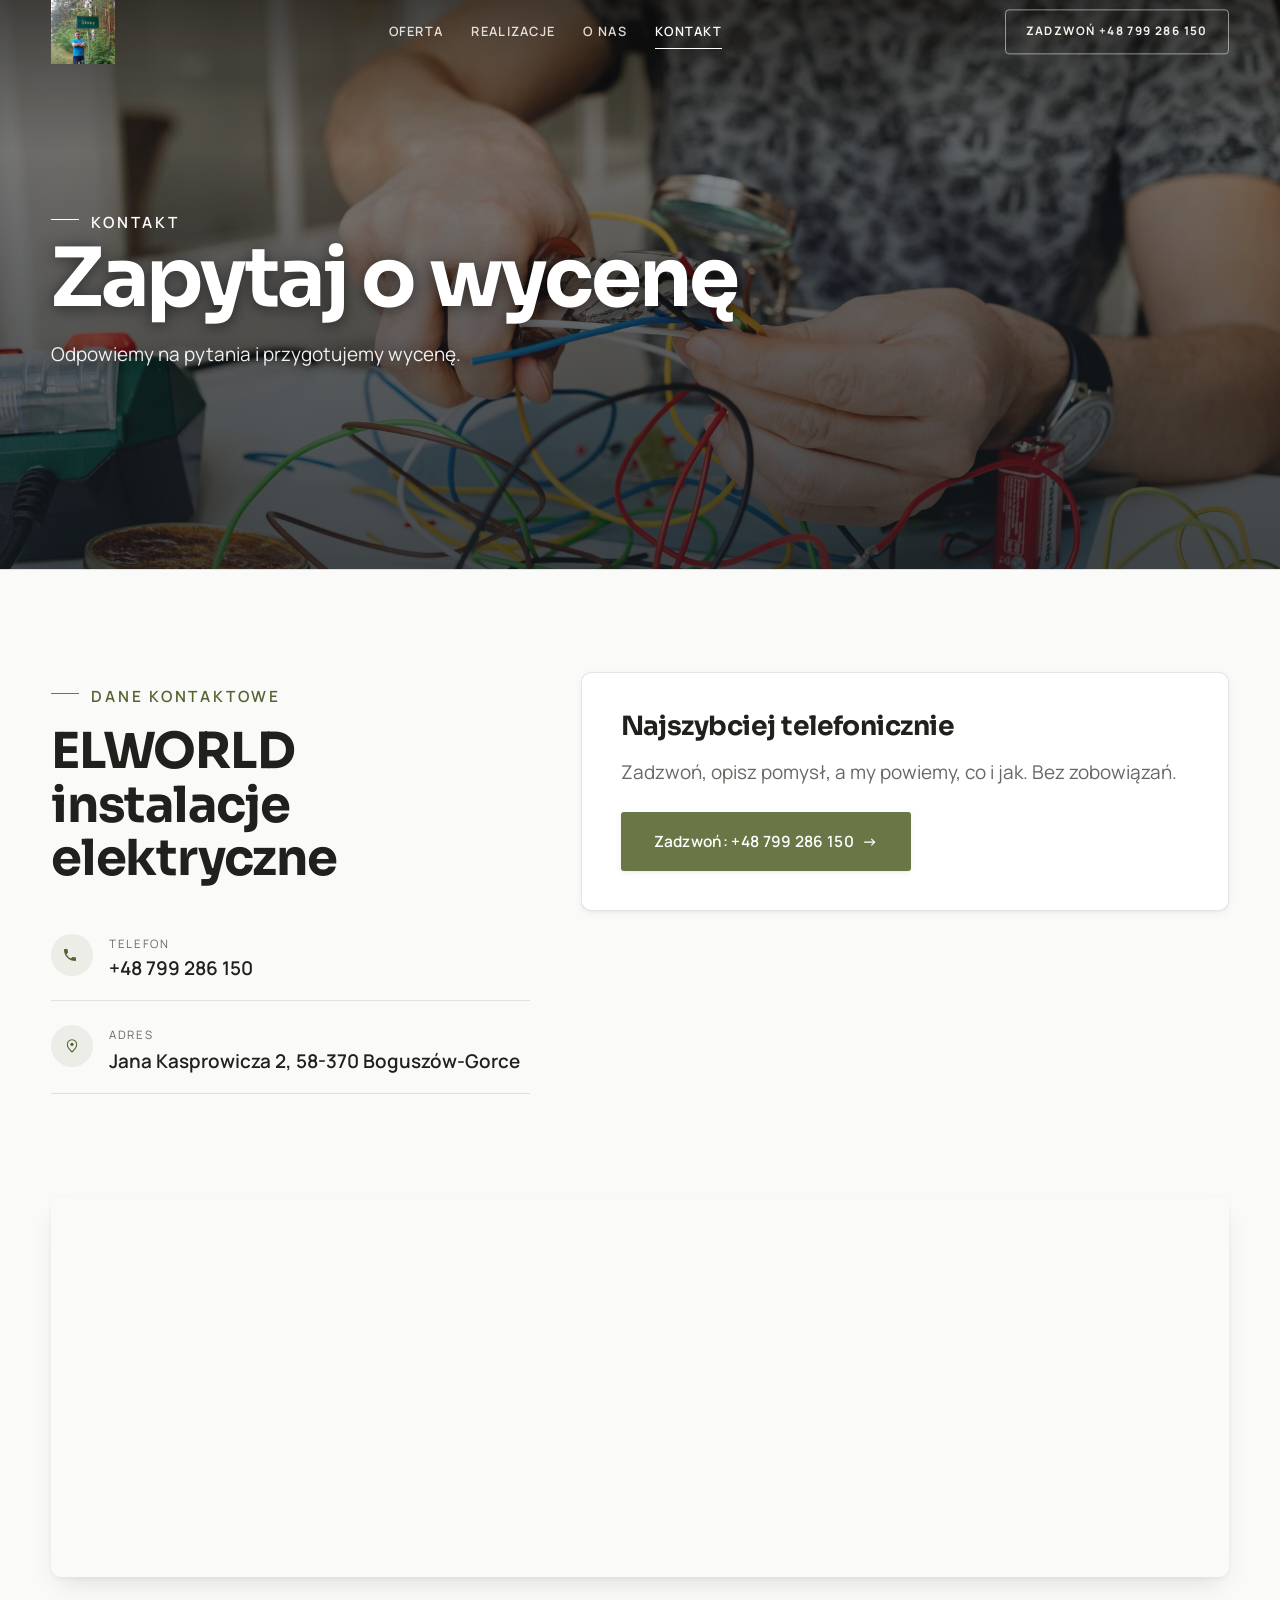
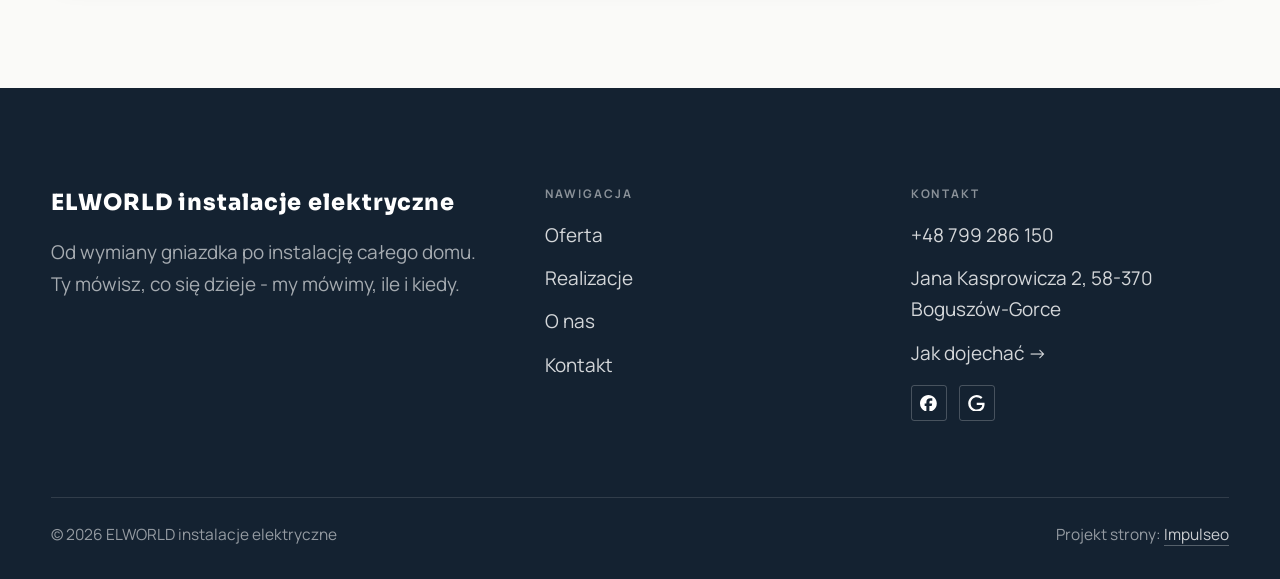
==== kontakt.html @ 7d37e749 "Demo: ELWORLD instalacje elektryczne" ====
<!DOCTYPE html>
<html lang="pl">
<head>
<meta charset="UTF-8">
<meta name="viewport" content="width=device-width, initial-scale=1.0">
<title>Kontakt - ELWORLD instalacje elektryczne</title>
<meta name="description" content="Kontakt ELWORLD instalacje elektryczne - Jana Kasprowicza 2, 58-370 Boguszów-Gorce">
<link rel="canonical" href="https://kris20032.github.io/elworld-instalacje-elektryczne/kontakt.html">
<meta name="robots" content="noindex, nofollow">
<meta property="og:type" content="website">
<meta property="og:locale" content="pl_PL">
<meta property="og:site_name" content="ELWORLD instalacje elektryczne">
<meta property="og:title" content="Kontakt - ELWORLD instalacje elektryczne">
<meta property="og:description" content="Kontakt ELWORLD instalacje elektryczne - Jana Kasprowicza 2, 58-370 Boguszów-Gorce">
<meta property="og:url" content="https://kris20032.github.io/elworld-instalacje-elektryczne/kontakt.html">
<meta property="og:image" content="https://kris20032.github.io/elworld-instalacje-elektryczne/img/og.jpg">
<meta property="og:image:width" content="1200">
<meta property="og:image:height" content="630">
<meta name="twitter:card" content="summary_large_image">
<link rel="preconnect" href="https://fonts.googleapis.com">
<link rel="preconnect" href="https://fonts.gstatic.com" crossorigin>
<link href="https://fonts.googleapis.com/css2?family=Sora:wght@600;700;800&family=Manrope:wght@400;500;600&display=swap" rel="stylesheet">
<link rel="stylesheet" href="assets/styles.css?v=4ad0c863">
</head>
<body>

<header class="nav">
  <div class="wrap nav-inner">
    <a class="brand brand-has-logo" href="index.html"><img class="brand-logo" src="img/logo.jpg" alt="ELWORLD instalacje elektryczne" width="716" height="720" decoding="async"></a>
    <nav class="nav-links">
      <a href="oferta.html">Oferta</a>
      <a href="realizacje.html">Realizacje</a>
      <a href="o-nas.html">O nas</a>
      <a href="kontakt.html" class="active" aria-current="page">Kontakt</a>
      <a href="tel:+48799286150" class="btn btn-accent">Zadzwoń +48 799 286 150</a>
    </nav>
    <button class="nav-toggle" aria-label="Menu"><span></span><span></span><span></span></button>
  </div>
</header>

<main>
<section class="pagehead">
  <img src="img/g7.jpg" alt="ELWORLD instalacje elektryczne - Zapytaj o wycenę" width="1880" height="1253" decoding="async">
  <div class="wrap">
    <span class="eyebrow">Kontakt</span>
    <h1>Zapytaj o wycenę</h1>
    <p>Odpowiemy na pytania i przygotujemy wycenę.</p>
  </div>
</section>
<section>
  <div class="wrap contact-grid">
    <div class="reveal">
      <span class="eyebrow">Dane kontaktowe</span>
      <h2 style="margin:var(--space-4) 0 var(--space-6)">ELWORLD instalacje elektryczne</h2>
      <div class="info-list">
        <div class="info-row"><div class="ic"><svg class="ico-tel" width="16" height="16" viewBox="0 0 24 24" fill="none" aria-hidden="true"><path d="M6.6 10.8a15.5 15.5 0 0 0 6.6 6.6l2.2-2.2a1 1 0 0 1 1-.24 11.4 11.4 0 0 0 3.6.58 1 1 0 0 1 1 1V20a1 1 0 0 1-1 1A17 17 0 0 1 3 4a1 1 0 0 1 1-1h3.5a1 1 0 0 1 1 1c0 1.25.2 2.46.58 3.6a1 1 0 0 1-.25 1l-2.23 2.2Z" fill="currentColor"/></svg></div><div><div class="lbl">Telefon</div><a class="val" href="tel:+48799286150">+48 799 286 150</a></div></div>
        <div class="info-row"><div class="ic"><svg class="ico-pin" width="16" height="16" viewBox="0 0 24 24" fill="none" aria-hidden="true"><path d="M12 21s7-6.1 7-11.5A7 7 0 0 0 5 9.5C5 14.9 12 21 12 21Z" stroke="currentColor" stroke-width="1.6" fill="none"/><circle cx="12" cy="9.5" r="2.4" fill="currentColor"/></svg></div><div><div class="lbl">Adres</div><div class="val">Jana Kasprowicza 2, 58-370 Boguszów-Gorce</div></div></div>
      </div>
    </div>
    <div class="reveal">
      <div class="form">
        <h3 style="margin-bottom:var(--space-4)">Najszybciej telefonicznie</h3>
        <p class="muted" style="margin-bottom:var(--space-5)">Zadzwoń, opisz pomysł, a my powiemy, co i jak. Bez zobowiązań.</p>
        <a href="tel:+48799286150" class="btn btn-accent" style="justify-content:center">Zadzwoń: +48 799 286 150 <span class="arr">→</span></a>
      </div>
    </div>
  </div>
</section>
<section style="padding-top:0">
  <div class="wrap reveal">
    <iframe class="map" title="ELWORLD instalacje elektryczne - Boguszów-Gorce" src="https://maps.google.com/maps?q=ELWORLD%20instalacje%20elektryczne%20Bogusz%C3%B3w-Gorce&z=15&output=embed" loading="lazy" referrerpolicy="no-referrer-when-downgrade"></iframe>
  </div>
</section>
</main>

<footer>
  <div class="wrap">
    <div class="foot-grid">
      <div class="foot-brand">
        <div class="name">ELWORLD instalacje elektryczne</div>
        <p>Od wymiany gniazdka po instalację całego domu. Ty mówisz, co się dzieje - my mówimy, ile i kiedy.</p>
      </div>
      <div class="foot-col">
        <h4>Nawigacja</h4>
        <a href="oferta.html">Oferta</a>
        <a href="realizacje.html">Realizacje</a>
        <a href="o-nas.html">O nas</a>
        <a href="kontakt.html">Kontakt</a>
      </div>
      <div class="foot-col">
        <h4>Kontakt</h4>
        <a href="tel:+48799286150">+48 799 286 150</a>
        <p>Jana Kasprowicza 2, 58-370 Boguszów-Gorce</p>
        <a href="https://www.google.com/maps?cid=3255467170717686019" target="_blank" rel="noopener">Jak dojechać →</a>
      <div class="foot-soc">
        <a class="soc" href="https://www.facebook.com/p/S%C5%82awomir-Cury%C5%82o-100004780272509/" target="_blank" rel="noopener" aria-label="Facebook - ELWORLD instalacje elektryczne"><svg viewBox="0 0 24 24" aria-hidden="true" focusable="false"><path d="M9.101 23.691v-7.98H6.627v-3.667h2.474v-1.58c0-4.085 1.848-5.978 5.858-5.978.401 0 .955.042 1.468.103a8.68 8.68 0 0 1 1.141.195v3.325a8.623 8.623 0 0 0-.653-.036 26.805 26.805 0 0 0-.733-.009c-.707 0-1.259.096-1.675.309a1.686 1.686 0 0 0-.679.622c-.258.42-.374.995-.374 1.752v1.297h3.919l-.386 2.103-.287 1.564h-3.246v8.245C19.396 23.238 24 18.179 24 12.044c0-6.627-5.373-12-12-12s-12 5.373-12 12c0 5.628 3.874 10.35 9.101 11.647Z" fill="currentColor"/></svg></a>
        <a class="soc" href="https://www.google.com/maps?cid=3255467170717686019" target="_blank" rel="noopener" aria-label="Google - ELWORLD instalacje elektryczne"><svg viewBox="0 0 24 24" aria-hidden="true" focusable="false"><path d="M12.48 10.92v3.28h7.84c-.24 1.84-.853 3.187-1.787 4.133-1.147 1.147-2.933 2.4-6.053 2.4-4.827 0-8.6-3.893-8.6-8.72s3.773-8.72 8.6-8.72c2.6 0 4.507 1.027 5.907 2.347l2.307-2.307C18.747 1.44 16.133 0 12.48 0 5.867 0 .307 5.387.307 12s5.56 12 12.173 12c3.573 0 6.267-1.173 8.373-3.36 2.16-2.16 2.84-5.213 2.84-7.667 0-.76-.053-1.467-.173-2.053H12.48z" fill="currentColor"/></svg></a>
      </div>
      </div>
    </div>
    <div class="foot-bot">
      <span>© 2026 ELWORLD instalacje elektryczne</span>
      <span>Projekt strony: <a class="foot-credit" href="https://impulseo.pl" target="_blank" rel="noopener">Impulseo</a></span>
    </div>
  </div>
</footer>
<div class="sticky-call"><a class="sc-call" href="tel:+48799286150"><svg class="ico-tel" width="16" height="16" viewBox="0 0 24 24" fill="none" aria-hidden="true"><path d="M6.6 10.8a15.5 15.5 0 0 0 6.6 6.6l2.2-2.2a1 1 0 0 1 1-.24 11.4 11.4 0 0 0 3.6.58 1 1 0 0 1 1 1V20a1 1 0 0 1-1 1A17 17 0 0 1 3 4a1 1 0 0 1 1-1h3.5a1 1 0 0 1 1 1c0 1.25.2 2.46.58 3.6a1 1 0 0 1-.25 1l-2.23 2.2Z" fill="currentColor"/></svg> Zadzwoń</a><a class="sc-quote" href="kontakt.html">Bezpłatna wycena</a></div>
<div class="demo-wazne" data-do="2026-09-02" data-cykl="3" hidden><svg class="dw-ico" width="13" height="13" viewBox="0 0 24 24" fill="none" aria-hidden="true"><circle cx="12" cy="12" r="8.6" stroke="currentColor" stroke-width="1.8"/><path d="M12 7.2V12l3.3 2" stroke="currentColor" stroke-width="1.8" stroke-linecap="round"/></svg><span class="dw-txt"></span></div>

<script src="assets/main.js"></script>
</body>
</html>
---- assets/styles.css ----
/* ============================================================
   STOLBASZ — premium, architektoniczny B2B fit-out
   Jasna paleta, zero brązu. System wg premium-web-craft.
   Projekt strony: Impulseo (impulseo.pl)
   ============================================================ */

:root{
  /* PALETA — jasna, architektoniczna, chłodna */
  --paper:#f5f7fa;          /* główne tło */
  --paper-2:#e7edf3;        /* sekcje alternatywne (chłodny jasny szary) */
  --paper-3:#e7edf3;        /* delikatne wypełnienia */
  --ink:#142231;            /* tekst główny — chłodny grafit */
  --ink-soft:#2c3e52;       /* nagłówki drugorzędne */
  --muted:#697785;          /* tekst poboczny */
  --line:rgba(20,34,49,.12);/* hairline */
  --accent:#e8a00c;         /* stonowany petrol-slate — jedyny akcent */
  --accent-d:#c47f06;
  --accent-soft:rgba(232,160,12,.10);
  --dark:#142231;           /* sekcje ciemne (stopka/CTA) */

  /* HOVER ZDJĘĆ — JEDEN standard dla całego silnika (decyzja K. 04.08.2026, artefakt z wariantami).
     AKTUALNE (K.+Szymon 09.08.2026, wybór z artefaktu 6 wariantów): zoom 1.05 przy 1.4s -
     przy tak długim czasie mocniejszy kadr NIE skacze, tylko „oddycha". Poprzedni standard
     (1.02 / .55s z 04.08) odbierany jako dynamiczny i szybki.
     Spoczynek lekko przygaszony, ale TYLKO tam, gdzie jest mysz (@media hover:hover) —
     na telefonie zdjęcia zostają w pełnej jasności. */
  --img-zoom:1.05;                   /* K.+Szymon 09.08: wariant F z artefaktu porównawczego */
  --img-rest:brightness(.95) saturate(.99);
  --img-hot:brightness(1.06) saturate(1.05);
  --img-dur:1.4s;                    /* K.+Szymon 09.08 (wariant F): powoli = elegancko */
  --img-ease:cubic-bezier(.16,.84,.44,1);  /* miękki ogon, efekt „oddychania" */

  /* ODSTĘPY — skala 4/8 */
  --space-1:4px; --space-2:8px; --space-3:12px; --space-4:16px; --space-5:24px;
  --space-6:32px; --space-7:48px; --space-8:64px; --space-9:96px; --space-10:128px;

  /* TYPOGRAFIA — fluid clamp() (skala podbita 16.07.2026: większe, czytelniejsze litery — uwaga Adama) */
  --text-sm:clamp(.9rem,.87rem + .12vw,1rem);
  --text-base:clamp(1.08rem,1.04rem + .18vw,1.2rem);
  --text-lg:clamp(1.24rem,1.15rem + .34vw,1.44rem);
  --text-h3:clamp(1.34rem,1.22rem + .55vw,1.66rem);
  --text-h2:clamp(2.1rem,1.66rem + 2.1vw,3.1rem);
  --text-h1:clamp(2.9rem,2.1rem + 4vw,5.1rem);

  /* PROMIENIE — architektoniczne, raczej ostre */
  --r-sm:3px; --r-md:6px; --r-lg:10px;

  /* RUCH */
  --ease:cubic-bezier(.25,.46,.45,.94); --dur:.24s;

  /* CIENIE — miękkie, warstwowe */
  --sh-sm:0 1px 2px rgba(16,24,32,.04), 0 2px 8px rgba(16,24,32,.05);
  --sh-md:0 2px 6px rgba(16,24,32,.05), 0 12px 28px -8px rgba(16,24,32,.12);
  --sh-lg:0 6px 14px rgba(16,24,32,.07), 0 26px 56px -18px rgba(16,24,32,.22);

  --hairline:1px solid var(--line);

  --font-display:'Sora','Manrope',sans-serif;
  --font-body:'Manrope',sans-serif;
}

*{box-sizing:border-box;margin:0;padding:0}
html{scroll-behavior:smooth}
body{
  font-family:var(--font-body);
  font-size:var(--text-base);
  line-height:1.65;
  color:var(--ink);
  background:var(--paper);
  -webkit-font-smoothing:antialiased;
  text-rendering:optimizeLegibility;
}
img{max-width:100%;height:auto;display:block}  /* height:auto = width/height z atrybutów trzyma proporcje (TOP#12) */
a{color:inherit;text-decoration:none}

.wrap{width:min(92%,1180px);margin-inline:auto}
section{padding-block:clamp(52px,6.5vw,96px)}

h1,h2,h3{font-family:var(--font-display);font-weight:700;line-height:1.08;letter-spacing:-.02em;color:var(--ink)}
h1{font-size:var(--text-h1);letter-spacing:-.035em}
h2{font-size:var(--text-h2);letter-spacing:-.025em}
h3{font-size:var(--text-h3)}
/* MIARA — długość wiersza. WCAG 2.2 SC 1.4.8: max 80 znaków; Butterick: 45–90.
   68ch daje realnie 72–78 znaków polskiego tekstu, czyli z zapasem pod granicą.
   Wcześniej limit miał TYLKO <p> — <li>, <blockquote> i <dd> nie miały żadnego,
   i to jedyny powód, dla którego 23 bloki na dwóch oddanych stronach jadą po
   83–106 znaków w wierszu (pomiar 07.08.2026, bramka `miara`).
   ⚠️ Listy i definicje ograniczamy TYLKO bez klasy: `ul`/`ol` z klasą to u nas
   układ (siatki kafli, menu), a nie tekst ciągły — tam miarę wyznacza układ. */
/* 60ch, nie 68ch (K. 10.08): po zmianie fontów na węższe kroje (DM Sans i spółka)
   w 68ch mieściło się ~90 znaków - bramka pikselowa słusznie zgłaszała przekroczenie
   granicy 80. Pomiar na żywej przeglądarce: 60ch = 90 znaków, 53ch = ~78 znaków, czyli normę WCAG 1.4.8. */
:root{ --miara:53ch }
p{max-width:min(100%,var(--miara))}
blockquote,
ul:not([class])>li, ol:not([class])>li,
dl:not([class])>dd{max-width:min(100%,var(--miara))}

/* ⚠️ Świadomie BEZ wyjątku `.tile p,.card p,.svc p{max-width:none}`, choć nasuwa się sam:
   te akapity BYŁY już ograniczone (stare `p{max-width:65ch}`), więc „wyjątek" nie odblokowałby
   niczego nowego — tylko ROZLUŹNIŁ stan sprzed zmiany na wszystkich demach naraz.
   `figcaption` żadna z reguł wyżej nie dotyczy, więc też nie potrzebuje zwolnienia. */

/* ŁAMANIE. `balance` wyrównuje długości wierszy w nagłówku, `pretty` pilnuje ostatniego
   wiersza akapitu, żeby nie został w nim jeden wyraz. Obsługiwane od Chrome 117 /
   Safari 17.5; starsze przeglądarki po prostu ignorują tę własność.
   `text-wrap:pretty` nie występowało dotąd ANI RAZ w silniku ani w repo klientów. */
h1,h2,h3,.lead,.lede{text-wrap:balance}
p,li,blockquote,dd{text-wrap:pretty}

.eyebrow{
  font-family:var(--font-body);
  font-size:var(--text-sm);
  font-weight:600;
  letter-spacing:.18em;
  text-transform:uppercase;
  color:var(--accent);
  display:inline-flex;align-items:center;gap:var(--space-3);
}
/* flex:none + margin-top = kreska trzyma się PIERWSZEJ linii. Wcześniej align-items:center
   centrowało ją względem całego bloku i przy zawinięciu (długi kicker typu
   „…WNĘTRZ · LESZNO · OD 2019") druga linia lądowała z brzydkim wcięciem. */
.eyebrow{align-items:flex-start}
.eyebrow>*,.eyebrow{text-wrap:balance}   /* dlugi kicker lamal sie na sierote typu samo „2019" w drugiej linii */
.eyebrow::before{content:"";width:28px;height:1px;background:var(--accent);display:inline-block;flex:none;margin-top:.62em}

.muted{color:var(--muted)}
.lead{font-size:var(--text-lg);line-height:1.55;color:var(--ink-soft);max-width:50ch}

/* ---------- BUTTONS ---------- */
.btn{
  display:inline-flex;align-items:center;gap:var(--space-2);
  font-weight:600;font-size:var(--text-sm);letter-spacing:.02em;
  padding:var(--space-4) var(--space-6);
  border-radius:var(--r-sm);
  transition:transform var(--dur) var(--ease),box-shadow var(--dur) var(--ease),background var(--dur) var(--ease);
  cursor:pointer;border:1px solid transparent;
}
.btn-accent{background:var(--accent);color:#fff;box-shadow:var(--sh-sm)}
.btn-accent:hover{background:var(--accent-d);transform:translateY(-2px);box-shadow:var(--sh-md)}
.btn-accent:active{transform:translateY(0);box-shadow:var(--sh-sm)}
.btn-ghost{background:transparent;color:var(--ink);border-color:var(--line)}
.btn-ghost:hover{border-color:var(--accent);color:var(--accent);transform:translateY(-2px)}
.btn-light{background:#fff;color:var(--ink);box-shadow:var(--sh-sm)}
.btn-light:hover{transform:translateY(-2px);box-shadow:var(--sh-md)}
.btn .arr{transition:transform var(--dur) var(--ease)}
.btn:hover .arr{transform:translateX(4px)}

/* ---------- NAV ---------- */
.nav{
  position:sticky;top:0;z-index:50;
  background:color-mix(in srgb,var(--paper) 88%,transparent);
  backdrop-filter:saturate(140%) blur(10px);
  border-bottom:var(--hairline);
}
.nav-inner{display:flex;align-items:center;justify-content:space-between;gap:var(--space-5);height:72px}
/* ANTY-NACHODZENIE (K. 05.08.2026): długa nazwa firmy + przycisk z pełnym numerem nie mieściły się w pasku
   i flex ściskał linki PONIŻEJ ich treści - "Kontakt" wchodził na ramkę "Zadzwoń +48 ...". Teraz ustępuje
   nazwa marki (skrót wielokropkiem), a menu i przycisk nigdy się nie kurczą ani nie zachodzą na siebie. */
.brand{display:flex;flex-direction:column;line-height:1;min-width:0;flex:0 1 auto}
.brand .name{font-family:var(--font-display);font-weight:800;font-size:1.35rem;letter-spacing:.04em;white-space:nowrap;overflow:hidden;text-overflow:ellipsis}
.brand .sub{font-size:.62rem;letter-spacing:.34em;text-transform:uppercase;color:var(--muted);margin-top:5px;white-space:nowrap;overflow:hidden;text-overflow:ellipsis}
.nav-links{display:flex;align-items:center;gap:var(--space-6);flex:0 0 auto}
.nav-links a{font-size:var(--text-sm);font-weight:500;color:var(--ink-soft);position:relative;padding-block:4px;white-space:nowrap;transition:color var(--dur) var(--ease)}
.nav-links a::after{content:"";position:absolute;left:0;bottom:0;width:0;height:1.5px;background:var(--accent);transition:width var(--dur) var(--ease)}
.nav-links a:hover,.nav-links a.active{color:var(--ink)}
.nav-links a:hover::after,.nav-links a.active::after{width:100%}
.nav-links .btn{padding:var(--space-2) var(--space-5)}
/* przyciski w nav: właściwy kolor (przebij .nav-links a) + bez podkreślenia */
.nav-links a.btn-accent{color:#fff}
.nav-links a.btn-ghost,.nav-links a.btn-light{color:var(--ink)}
/* CTA w pasku: NIE podkreślenie spod linków menu, ale ten sam przelatujący błysk,
   co na wszystkich innych przyciskach (zgłoszenie K. 13.08.2026 - „na hero jest efekt
   światła przechodzącego przez przycisk, na navbarze go nie ma, a mają być identyczne").
   Reguła `.nav-links a::after` jest silniejsza od `.btn::after`, więc trzeba jej
   geometrię wyzerować i wpisać połysk z nazwy - samo `display:none` gasiło efekt. */
.nav-links a.btn::after{
  display:block;content:"";position:absolute;inset:0;z-index:-1;pointer-events:none;
  inset:0;width:auto;height:auto;border-radius:inherit;   /* kasuje geometrię podkreślenia (width:0;height:1.5px) */
  background:linear-gradient(100deg,transparent 32%,rgba(255,255,255,.20) 50%,transparent 68%);
  translate:-120% 0}
@media (prefers-reduced-motion:no-preference){
  .nav-links a.btn:hover::after{translate:120% 0;transition:translate .75s var(--mt-ease,cubic-bezier(.16,.84,.44,1))}
}
.nav-toggle{display:none;background:none;border:none;cursor:pointer;flex-direction:column;gap:5px;padding:8px}
.nav-toggle span{width:24px;height:2px;background:var(--ink);transition:var(--dur)}
/* Ciasny zakres MIĘDZY menu mobilnym a pełnym pulpitem: zbijamy odstępy i nazwę marki,
   żeby wszystko zmieściło się naturalnie, zanim w ogóle dojdzie do skracania wielokropkiem. */
@media(max-width:1280px) and (min-width:921px){
  .nav-links{gap:var(--space-4)}
  .nav-links .btn{padding:var(--space-2) var(--space-4)}
  .brand .name{font-size:1.15rem}
}

/* ---------- HERO (split) ---------- */
.hero{position:relative;overflow:hidden;border-bottom:var(--hairline)}
.hero-grid{display:grid;grid-template-columns:1.05fr .95fr;gap:clamp(24px,4vw,60px);align-items:center;
  padding-block:clamp(36px,4.5vw,64px)}
.hero-copy .eyebrow{margin-bottom:var(--space-5)}
.hero-copy h1{margin-bottom:var(--space-5)}
.hero-copy .lead{margin-bottom:var(--space-7)}
.hero-actions{display:flex;flex-wrap:wrap;gap:var(--space-4)}
.hero-art{position:relative;aspect-ratio:4/3;border-radius:var(--r-lg);overflow:hidden;box-shadow:var(--sh-lg)}
.hero-art img{width:100%;height:100%;object-fit:cover}
.hero-art::after{content:"";position:absolute;inset:0;background:linear-gradient(180deg,transparent 55%,rgba(18,24,28,.28))}
.hero-badge{position:absolute;left:var(--space-5);bottom:var(--space-5);z-index:2;
  background:rgba(252,252,251,.94);backdrop-filter:blur(4px);
  border-radius:var(--r-md);padding:var(--space-4) var(--space-5);box-shadow:var(--sh-md);max-width:78%}
.hero-badge strong{display:block;font-family:var(--font-display);font-size:1rem;letter-spacing:-.01em}
.hero-badge span{font-size:var(--text-sm);color:var(--muted)}

/* ---------- HERO duży / kinowy (strona główna) ---------- */
.hero-cine{position:relative;min-height:clamp(560px,82vh,840px);min-height:clamp(560px,82svh,840px);display:flex;align-items:center;overflow:hidden;border-bottom:var(--hairline)}
.hero-cine>img{position:absolute;inset:0;width:100%;height:100%;object-fit:cover;z-index:0}
.hero-cine::after{content:"";position:absolute;inset:0;z-index:1;
  background:linear-gradient(95deg,rgba(13,18,23,.86) 0%,rgba(13,18,23,.64) 32%,rgba(13,18,23,.24) 62%,rgba(13,18,23,.04) 100%)}
.hero-cine .wrap{position:relative;z-index:2;padding-block:var(--space-8)}
.hero-cine .hero-copy{max-width:660px}
.hero-cine .eyebrow{color:#fff;margin-bottom:var(--space-5)}
.hero-cine .eyebrow::before{background:#fff}
.hero-cine h1{color:#fff;margin-bottom:var(--space-5);font-size:clamp(2.9rem,2rem + 4.4vw,5.2rem);text-wrap:balance}
.hero-cine .lead{color:rgba(255,255,255,.92);max-width:48ch;margin-bottom:var(--space-7)}
.hero-cine .hero-actions{display:flex;flex-wrap:wrap;gap:var(--space-4)}
/* NISKIE OKNO (laptop z dokiem i paskami przeglądarki ma ~700-780 px wysokości widoku):
   H1 do 5.2rem + długi lead nie mieściły się i przyciski wypadały POD krawędź ekranu -
   klient widział stronę bez ani jednego CTA. Skalujemy w dół, zamiast przycinać treść. */
@media(min-width:821px) and (max-height:820px){
  .hero-cine{min-height:clamp(520px,94svh,780px)}
  .hero-cine .wrap{padding-block:var(--space-6)}
  .hero-cine h1{font-size:clamp(2.2rem,1.5rem + 2.6vw,3.6rem);margin-bottom:var(--space-4)}
  .hero-cine .eyebrow{margin-bottom:var(--space-4)}
  .hero-cine .lead{margin-bottom:var(--space-5);max-width:44ch}
}
@media(max-width:680px){
  .hero-cine{min-height:clamp(520px,76vh,640px);min-height:clamp(520px,76svh,640px);align-items:flex-end}
  .hero-cine::after{background:linear-gradient(0deg,rgba(13,18,23,.9) 6%,rgba(13,18,23,.45) 55%,rgba(13,18,23,.25) 100%)}
  .hero-cine .wrap{padding-bottom:var(--space-9)}
  /* TELEFON (~90% oglądających): lead potrafił zająć 8 linii i zepchnąć CTA poza pierwszy ekran.
     Zwężamy interlinię i skalę - treści nie ucinamy, bo to ona sprzedaje. */
  .hero-cine .lead{font-size:.98rem;line-height:1.5;margin-bottom:var(--space-5)}
  .hero-cine .eyebrow{font-size:.72rem;letter-spacing:.13em;margin-bottom:var(--space-4)}
  .hero-cine .eyebrow::before{width:20px}
  .hero-cine h1{margin-bottom:var(--space-4)}
}

/* full-bleed hero variant (podstrony) */
.pagehead{position:relative;min-height:46vh;min-height:46svh;display:flex;align-items:flex-end;overflow:hidden;border-bottom:var(--hairline)}
.pagehead img{position:absolute;inset:0;width:100%;height:100%;object-fit:cover}
/* 10.08.2026 (decyzja K.): mocniejsze przyciemnienie + cień pod tekstem. Bramka mierzyła na
   nagłówkach podstron 3,38-3,43:1 przy wymaganych 4,5 — jasne zdjęcie (hala, śnieg, niebo)
   podchodziło pod biały tekst. Zdjęcia klientów są różne, więc kontrast musi dawać WARSTWA,
   a nie szczęśliwy dobór kadru. */
.pagehead::after{content:"";position:absolute;inset:0;background:linear-gradient(180deg,rgba(18,24,28,.40),rgba(18,24,28,.76))}
.pagehead .wrap{position:relative;z-index:2;padding-block:var(--space-9);color:#fff}
.pagehead h1{color:#fff;max-width:18ch;text-shadow:0 2px 16px rgba(0,0,0,.55)}
.pagehead .eyebrow{color:#fff}
.pagehead .eyebrow::before{background:#fff}
.pagehead p{color:rgba(255,255,255,.92);margin-top:var(--space-4);max-width:54ch;text-shadow:0 1px 12px rgba(0,0,0,.5)}

/* ---------- STRIP (pasek skrótów / liczby) ---------- */
.strip{background:var(--dark);color:#fff}
/* PASEK HASEŁ — standard 04.08.2026 (decyzja K.): 5 haseł w JEDNYM rzędzie, tekst WYŚRODKOWANY,
   węższe marginesy boczne niż reszta strony (pasek ma iść szerzej), równe wysokości kolumn. */
.strip .wrap{width:min(96%,1440px);display:grid;grid-template-columns:repeat(5,1fr);
  gap:var(--space-5);padding-block:var(--space-7);align-items:stretch}
.strip .item .k{font-family:var(--font-display);font-size:clamp(1.05rem,.82rem + .85vw,1.55rem);
  font-weight:800;letter-spacing:-.02em;color:#fff;line-height:1.18;text-wrap:balance}
.strip .item .v{font-size:var(--text-sm);color:rgba(255,255,255,.66);margin-top:var(--space-2);line-height:1.4}
.strip .item{border-left:2px solid var(--accent);padding-inline:var(--space-4);
  text-align:center;display:flex;flex-direction:column;justify-content:center}
/* liczba kolumn = liczba haseł, żeby ostatnie nie zostawało samo w drugim rzędzie.
   Klasę n-N nadaje multipage.py; domyślnie (bez klasy) pasek jest 5-kolumnowy. */
.strip.n-2 .wrap{grid-template-columns:repeat(2,1fr)}
.strip.n-3 .wrap{grid-template-columns:repeat(3,1fr)}
.strip.n-4 .wrap{grid-template-columns:repeat(4,1fr);gap:var(--space-6)}
.strip.n-4 .item .k{font-size:clamp(1.3rem,1rem + 1.1vw,2rem)}
.strip.n-6 .wrap{grid-template-columns:repeat(6,1fr);gap:var(--space-4)}
.strip.n-6 .item .k{font-size:clamp(.98rem,.8rem + .7vw,1.35rem)}
/* równe łamanie: zamiast "długa linia + jedno słowo" obie linie zbliżonej długości */
.strip .item .k{text-wrap:balance}

/* ---------- SECTION HEAD ---------- */
.head{max-width:48rem;margin-bottom:var(--space-8)}
.head.center{margin-inline:auto;text-align:center}
.head .eyebrow{margin-bottom:var(--space-4)}
.head h2{margin-bottom:var(--space-4)}
.head p{color:var(--muted);font-size:var(--text-lg);line-height:1.55}
.head.center p{margin-inline:auto}

/* ---------- INTRO SPLIT ---------- */
.split{display:grid;grid-template-columns:.92fr 1.08fr;gap:clamp(28px,5vw,80px);align-items:center}
.split.rev{grid-template-columns:1.08fr .92fr}
.split.rev .split-art{order:-1}
.split-art{position:relative;aspect-ratio:5/4;border-radius:var(--r-lg);overflow:hidden;box-shadow:var(--sh-lg)}
.split-art img{width:100%;height:100%;object-fit:cover}
.split-copy h2{margin-bottom:var(--space-5)}
.split-copy p+p{margin-top:var(--space-4)}
.split-copy .btn{margin-top:var(--space-6)}

/* ---------- SERVICES (zakres) ---------- */
.svc-grid{display:grid;grid-template-columns:repeat(auto-fit,minmax(280px,1fr));gap:var(--space-5)}
.svc{background:#fff;border:var(--hairline);border-radius:var(--r-md);padding:var(--space-7) var(--space-6);
  transition:transform var(--dur) var(--ease),box-shadow var(--dur) var(--ease),border-color var(--dur) var(--ease);
  position:relative;overflow:hidden}
.svc::before{content:"";position:absolute;left:0;top:0;width:3px;height:0;background:var(--accent);transition:height var(--dur) var(--ease)}
.svc:hover{transform:translateY(-4px);box-shadow:var(--sh-md);border-color:transparent}
.svc:hover::before{height:100%}
.svc .ic{font-family:var(--font-display);font-size:.8rem;font-weight:700;letter-spacing:.12em;color:var(--accent);margin-bottom:var(--space-4)}
.svc h3{margin-bottom:var(--space-3);font-size:1.22rem}
.svc p{color:var(--muted);font-size:var(--text-base);line-height:1.6}

/* big detailed service rows */
.svc-row{display:grid;grid-template-columns:.8fr 1.2fr;gap:clamp(20px,4vw,60px);align-items:center;padding-block:var(--space-8)}
.svc-row+.svc-row{border-top:var(--hairline)}
.svc-row.rev{grid-template-columns:1.2fr .8fr}
/* Naprzemienny układ wierszy oferty: co drugi wiersz ma zdjęcie po PRAWEJ.
   Było `order:-1` — martwy kod, bo zdjęcie i tak jest pierwszym dzieckiem w HTML,
   więc wszystkie wiersze wyglądały identycznie (zdjęcie zawsze z lewej), a `rev`
   zmieniało tylko szerokość kolumn. Znalezione 29.07.2026 przy różnicowaniu kierunków
   animacji (pomiar pozycji: art.mid 390/502 przy row.mid 756 — zawsze lewa strona). */
.svc-row.rev .svc-row-art{order:2}
.svc-row-art{aspect-ratio:4/3;border-radius:var(--r-md);overflow:hidden;box-shadow:var(--sh-md)}
.svc-row-art img{width:100%;height:100%;object-fit:cover}
.svc-row h3{font-size:1.5rem;margin-bottom:var(--space-4)}
.svc-row .num{font-family:var(--font-display);font-size:.85rem;font-weight:700;letter-spacing:.14em;color:var(--accent);display:block;margin-bottom:var(--space-3)}
.svc-row ul{list-style:none;margin-top:var(--space-4);display:flex;flex-direction:column;gap:var(--space-2)}
.svc-row li{position:relative;padding-left:var(--space-5);color:var(--muted);font-size:var(--text-base)}
.svc-row li::before{content:"";position:absolute;left:0;top:.62em;width:8px;height:1px;background:var(--accent)}

/* ---------- GALLERY (realizacje) ---------- */
.gallery{display:grid;grid-template-columns:repeat(12,1fr);gap:var(--space-4);grid-auto-rows:200px}
/* GALERIA MASONRY — pionowe zdjęcia (portrety beauty/wellness) bez przycinania: kolumny, height auto */
.gallery-masonry{column-count:3;column-gap:var(--space-4)}
@media(max-width:900px){.gallery-masonry{column-count:2}}
@media(max-width:560px){.gallery-masonry{column-count:1}}
.gallery-masonry .m-tile{break-inside:avoid;margin:0 0 var(--space-4);padding:0;position:relative;overflow:hidden;border-radius:var(--r-md);border:1px solid var(--line)}
.gallery-masonry .m-tile img{width:100%;height:auto;display:block}
.gallery-masonry .m-tile .cap{position:absolute;left:0;right:0;bottom:0;padding:var(--space-4);color:#fff;background:linear-gradient(0deg,rgba(0,0,0,.55),transparent);font-size:var(--text-sm)}
.gallery-masonry .m-tile .cap small{display:block;font-weight:400;opacity:.78;letter-spacing:.04em;text-transform:uppercase;font-size:.66rem;margin-top:3px}
.tile{position:relative;overflow:hidden;border-radius:var(--r-md);box-shadow:var(--sh-sm);
  transition:transform var(--dur) var(--ease),box-shadow var(--dur) var(--ease)}
.tile img{width:100%;height:100%;object-fit:cover;
  transition:transform var(--img-dur) var(--img-ease),filter var(--img-dur) var(--img-ease)}
.tile:hover{box-shadow:var(--sh-md)}
.tile .cap{position:absolute;left:0;right:0;bottom:0;padding:var(--space-5) var(--space-4) var(--space-4);
  /* mocniejszy spad + cien pod tekstem: na JASNYCH zdjeciach klienta (biale fronty, sciany)
     slaby gradient dawal kontrast ~1.5:1 zamiast wymaganych 3.6:1 (bramka wygladu, 10.08.2026) */
  background:linear-gradient(transparent 10%,rgba(18,24,28,.55) 40%,rgba(18,24,28,.88) 68%,rgba(18,24,28,.99));color:#fff;
  text-shadow:0 1px 2px rgba(0,0,0,.85),0 2px 10px rgba(0,0,0,.55);
  font-size:var(--text-sm);font-weight:600;letter-spacing:.01em;
  opacity:0;transform:translateY(8px);transition:var(--dur) var(--ease)}
.tile:hover .cap{opacity:1;transform:translateY(0)}
.tile .cap small{display:block;font-weight:400;opacity:.78;letter-spacing:.04em;text-transform:uppercase;font-size:.66rem;margin-top:3px}
/* bento spans */
.t-wide{grid-column:span 6}
.t-tall{grid-column:span 6;grid-row:span 2}
.t-std{grid-column:span 6}
.t-third{grid-column:span 4}
.t-two3{grid-column:span 8}

/* ---------- TRUST / WIARYGODNOŚĆ ---------- */
.trust{background:var(--paper-2)}
.trust-grid{display:grid;grid-template-columns:repeat(auto-fit,minmax(240px,1fr));gap:var(--space-5);margin-top:var(--space-7)}
.trust-card{background:#fff;border-radius:var(--r-md);padding:var(--space-7) var(--space-6);box-shadow:var(--sh-sm);border-top:3px solid var(--accent)}
.trust-card .big{font-family:var(--font-display);font-size:clamp(1.8rem,1.3rem + 1.6vw,2.6rem);font-weight:800;letter-spacing:-.02em;color:var(--ink);line-height:1}
.trust-card h3{font-size:1.12rem;margin:var(--space-3) 0 var(--space-2)}
.trust-card p{color:var(--muted);font-size:var(--text-base);line-height:1.55}

/* ---------- CTA band ---------- */
.cta{background:var(--dark);color:#fff;position:relative;overflow:hidden}
/* telefon w CTA: na ciemnym tle biały (domyślnie), rodziny z JASNYM tłem CTA
   nadpisują to u siebie - wcześniej kolor siedział w stylu inline i wygrywał z rodziną. */
.cta .btn-ghost-cta{color:#fff;border-color:rgba(255,255,255,.3)}
.cta .wrap{display:grid;grid-template-columns:1.4fr .6fr;gap:var(--space-7);align-items:center;position:relative;z-index:2}
.cta h2{color:#fff;max-width:20ch}
.cta p{color:rgba(255,255,255,.74);margin-top:var(--space-4)}
.cta-actions{display:flex;flex-direction:column;gap:var(--space-3);align-items:flex-start}
.cta::before{content:"";position:absolute;right:-80px;top:-80px;width:360px;height:360px;border-radius:50%;
  background:radial-gradient(circle,var(--accent-soft),transparent 70%)}

/* ---------- CONTACT ---------- */
.contact-grid{display:grid;grid-template-columns:.85fr 1.15fr;gap:clamp(28px,4vw,56px);align-items:start}
.info-list{display:flex;flex-direction:column;gap:var(--space-2)}
.info-row{display:flex;gap:var(--space-4);align-items:flex-start;padding-block:var(--space-4);border-bottom:var(--hairline)}
.info-row .ic{flex:none;width:42px;height:42px;display:grid;place-items:center;border-radius:50%;
  background:var(--accent-soft);color:var(--accent);font-size:1.05rem}
.info-row .lbl{font-size:.72rem;letter-spacing:.14em;text-transform:uppercase;color:var(--muted)}
.info-row .val{font-weight:600;font-size:var(--text-base);margin-top:2px}
.info-row a.val:hover{color:var(--accent)}
.map{border:none;border-radius:var(--r-lg);box-shadow:var(--sh-md);width:100%;height:100%;min-height:380px;filter:grayscale(.2) contrast(1.02)}
.form{background:#fff;border:var(--hairline);border-radius:var(--r-lg);padding:clamp(24px,3vw,40px);box-shadow:var(--sh-sm)}
.form .fld{margin-bottom:var(--space-5)}
.form label{display:block;font-size:var(--text-sm);font-weight:600;margin-bottom:var(--space-2)}
.form input,.form textarea{width:100%;font-family:inherit;font-size:var(--text-base);color:var(--ink);
  padding:var(--space-4);border:var(--hairline);border-radius:var(--r-sm);background:var(--paper);transition:border-color var(--dur)}
.form input:focus,.form textarea:focus{outline:none;border-color:var(--accent);background:#fff}
.form textarea{resize:vertical;min-height:120px}
.form .note{font-size:var(--text-sm);color:var(--muted);margin-top:var(--space-3)}

/* ---------- FOOTER ---------- */
footer{background:var(--dark);color:#fff;padding-block:var(--space-9) var(--space-6)}
.foot-grid{display:grid;grid-template-columns:1.4fr 1fr 1fr;gap:var(--space-7);margin-bottom:var(--space-8)}
.foot-brand .name{font-family:var(--font-display);font-weight:800;font-size:1.4rem;letter-spacing:.04em}
.foot-brand p{color:rgba(255,255,255,.62);margin-top:var(--space-4);font-size:var(--text-base);max-width:38ch}
.foot-col h4{font-size:.74rem;letter-spacing:.16em;text-transform:uppercase;color:rgba(255,255,255,.5);margin-bottom:var(--space-4)}
.foot-col a,.foot-col p{display:block;color:rgba(255,255,255,.82);font-size:var(--text-base);margin-bottom:var(--space-3)}
.foot-col a:hover{color:#fff}
.foot-bot{border-top:1px solid rgba(255,255,255,.12);padding-top:var(--space-5);display:flex;justify-content:space-between;flex-wrap:wrap;gap:var(--space-3);
  font-size:var(--text-sm);color:rgba(255,255,255,.55)}
.foot-bot a:hover{color:#fff}
/* Podpis w stopce = klikalny link do impulseo.pl (31.07.2026). Ma być WIDOCZNIE klikalny,
   ale nie krzyczeć - stąd sam kolor jaśniejszy + delikatne podkreślenie na najeździe. */
.foot-bot a.foot-credit{color:rgba(255,255,255,.78);text-decoration:none;border-bottom:1px solid rgba(255,255,255,.28)}
.foot-bot a.foot-credit:hover{color:#fff;border-bottom-color:#fff}

/* ---------- REVEAL ---------- */
.reveal{opacity:0;transform:translateY(22px);transition:opacity .6s var(--ease),transform .6s var(--ease)}
.reveal.in{opacity:1;transform:none}

/* ---------- RESPONSIVE ---------- */
@media(max-width:920px){
  .hero-grid,.split,.split.rev,.svc-row,.svc-row.rev,.cta .wrap,.contact-grid,.foot-grid{grid-template-columns:1fr}
  .split.rev .split-art,.svc-row.rev .svc-row-art{order:0}
  .hero-art{aspect-ratio:16/10;max-height:420px}
  .strip .wrap,.strip.n-2 .wrap,.strip.n-3 .wrap,.strip.n-4 .wrap,.strip.n-6 .wrap{grid-template-columns:repeat(2,1fr);gap:var(--space-6)}
  .strip .item .k,.strip.n-6 .item .k{font-size:clamp(1.3rem,1.1rem + 1vw,2rem)}
  .gallery{grid-auto-rows:180px}
  .t-wide,.t-tall,.t-std,.t-third,.t-two3{grid-column:span 6}
  .t-tall{grid-row:span 1}
  .cta-actions{flex-direction:row;flex-wrap:wrap}
  .foot-grid{gap:var(--space-6)}
}
@media(max-width:680px){
  .nav-links{position:fixed;inset:72px 0 auto 0;background:var(--paper);flex-direction:column;align-items:stretch;
    gap:0;padding:var(--space-4) 6%;border-bottom:var(--hairline);box-shadow:var(--sh-md);
    transform:translateY(-120%);transition:transform var(--dur) var(--ease)}
  .nav-links.open{transform:translateY(0)}
  .nav-links a{padding-block:var(--space-4);border-bottom:var(--hairline)}
  .nav-links .btn{margin-top:var(--space-3);justify-content:center}
  .nav-toggle{display:flex}
  .strip .wrap,.strip.n-2 .wrap,.strip.n-3 .wrap,.strip.n-4 .wrap,.strip.n-6 .wrap{grid-template-columns:1fr}
  .gallery{grid-template-columns:repeat(6,1fr)}
  .foot-grid{grid-template-columns:1fr}
}
@media(prefers-reduced-motion:reduce){
  /* audyt 09.08 TOP#14: samo skrócenie duration przy animacji INFINITE = stroboskop
     (pętla .01ms miga ekranem); iteration-count:1 gasi pętlę naprawdę. Pseudoelementy
     też - tła hero (gastro/studio) animują ::before/img, blanket na * ich nie łapał. */
  *,*::before,*::after{animation-duration:.01ms!important;animation-iteration-count:1!important;animation-delay:0s!important;transition:none!important}
  .reveal{opacity:1!important;transform:none!important}
  html{scroll-behavior:auto}
}

/* ============================================================
   PREMIUM LAYER — destylat deep-researchu branż (anty-AI, spokój).
   Zmienne STOLBASZ (--accent/--ink/--paper/--line/--dark). Ruch ledwo
   zauważalny, krzywa cubic-bezier(.16,.84,.44,1); prefers-reduced-motion
   pokryte blanketem wyżej. Karty hairline zamiast cieni = #1 sygnał „nie-AI".
   ============================================================ */

/* więcej oddechu między sekcjami (liderzy: 110-130px) */
section{padding-block:clamp(64px,8vw,128px)}

/* 1) Aksamitny reveal — dłuższa, miękka krzywa zamiast „skoku" */
.reveal{transition:opacity .9s cubic-bezier(.16,.84,.44,1),transform .9s cubic-bezier(.16,.84,.44,1);will-change:opacity,transform}
/* stagger TYLKO w galerii (tam pozycja = porządek dzieci) */
.gallery .reveal:nth-child(2){transition-delay:.07s}
.gallery .reveal:nth-child(3){transition-delay:.14s}
.gallery .reveal:nth-child(4){transition-delay:.21s}
.gallery .reveal:nth-child(5){transition-delay:.28s}
.gallery .reveal:nth-child(6){transition-delay:.35s}

/* 2) Hero STATYCZNY na .hero-cine — Ken Burns CAŁKIEM WYŁĄCZONY 26.06 (3. zgłoszenie Szymona).
   GENEZA: animowanie scale na <img> hero z teksturami (cegły/framugi) re-samplinguje obraz
   klatka po klatce → na części ekranów drobne drganie/shimmer = „heroshot się trzęsie".
   translateY usunięto wcześniej, scale-only + will-change/GPU NIE wystarczyły do GWARANCJI gładkości.
   Krzysztof zażądał pewności („make sure, że błąd się nie pojawi") > efekt. Zero animacji = 0% drgania.
   Delikatny zoom zostaje TYLKO w pełnoekranowych hero gastro/studio (hg-bg/hs-bg — tło, inny
   mechanizm, chwalone, nigdy nie zgłaszane). NIE wracać do KB na .hero-cine bez realnego testu
   na sprzęcie klienta — to ryzyko regresji „trzęsienia”. */
/* BEZPIECZNY "wow" na hero = jednorazowy FADE-IN (opacity), nie zoom.
   opacity nie dotyka bitmapy → gładkie na KAŻDYM zdjęciu/ekranie/GPU, zero ryzyka migotania.
   Geometryczny ruch (scale/translate) na .hero-cine jest ZAKAZANY (bramka pilnuje). */
@keyframes heroFade{from{opacity:0}to{opacity:1}}
.hero-cine>img{transform:none;animation:heroFade 1.1s ease-out both}

/* 3) Akcentowy hairline pod nagłówkiem sekcji, który „rysuje się" przy wejściu */
.head h2{position:relative;padding-bottom:18px}
.head h2::after{content:"";position:absolute;left:0;bottom:0;height:1px;width:0;background:var(--accent);transition:width 1s cubic-bezier(.16,.84,.44,1) .15s}
.head.center h2::after{left:50%;transform:translateX(-50%)}
.head.reveal.in h2::after,.head.center.reveal.in h2::after{width:54px}

/* 4) Karty HAIRLINE zamiast cieni/zaokrągleń (najmocniejszy anty-AI detal) */
.svc{background:transparent;border:1px solid var(--line);border-radius:var(--r-sm);box-shadow:none}
.svc:hover{box-shadow:none;border-color:var(--accent);transform:translateY(-3px)}
.trust-card{background:transparent;box-shadow:none;border:1px solid var(--line);border-top:2px solid var(--accent);border-radius:var(--r-sm)}
.tile{box-shadow:none;border-radius:var(--r-sm)}
.tile:hover{box-shadow:none}

/* 5) Sticky-nav kondensuje się po przewinięciu (sygnał dopracowania) */
.nav{transition:box-shadow .4s ease,background .4s ease}
.nav.is-stuck{box-shadow:0 1px 0 var(--line),0 14px 30px -24px rgba(0,0,0,.45)}
.nav-inner{transition:height .35s var(--ease)}
.nav.is-stuck .nav-inner{height:60px}

/* 6) MANIFESTO — pełnoekranowy cytat-bohater (zastępuje generyczne „Dlaczego my") */
.manifesto{background:var(--paper-2);text-align:center}
.manifesto .wrap{max-width:60rem}
.manifesto p{font-family:var(--font-display);font-style:italic;font-size:clamp(1.6rem,1rem + 2.4vw,2.8rem);line-height:1.32;color:var(--ink-soft);margin-inline:auto;max-width:26ch;position:relative;padding-top:var(--space-8)}
.manifesto p::before{content:"";position:absolute;top:0;left:50%;transform:translateX(-50%);width:54px;height:1px;background:var(--accent)}
.manifesto p span{color:var(--accent);font-style:italic}

/* 7) GATEWAYS — 3 duże bramy-zdjęcia (zamiast paska menu usług) */
.gateways{display:grid;grid-template-columns:repeat(3,1fr);gap:var(--space-4)}
.gateway{position:relative;aspect-ratio:3/4;overflow:hidden;border-radius:var(--r-sm);display:block}
.gateway img{width:100%;height:100%;object-fit:cover;
  transition:transform var(--img-dur) var(--img-ease),filter var(--img-dur) var(--img-ease)}
.gateway::after{content:"";position:absolute;inset:0;background:linear-gradient(180deg,transparent 38%,rgba(18,24,28,.74))}
/* ===== HOVER ZDJĘĆ — jedno miejsce dla WSZYSTKICH kafli ze zdjęciem (K. 04.08.2026) ===== */
@media(hover:hover){
  .tile img,.gateway img,.m-tile img{filter:var(--img-rest)}
  .tile:hover img,
  .gateway:hover img,
  .m-tile:hover img{transform:scale(var(--img-zoom));filter:var(--img-hot)}
}
.m-tile img{transition:transform var(--img-dur) var(--img-ease),filter var(--img-dur) var(--img-ease)}
.gateway .g-ttl{position:absolute;left:0;right:0;bottom:0;z-index:2;padding:var(--space-6) var(--space-5);color:#fff;font-family:var(--font-display);font-size:1.45rem;letter-spacing:-.01em;line-height:1.15}
.gateway .g-ttl small{display:block;font-family:var(--font-body);font-size:var(--text-sm);font-weight:400;opacity:.82;letter-spacing:.03em;margin-top:5px}
@media(max-width:760px){.gateways{grid-template-columns:1fr}.gateway{aspect-ratio:16/10}}

/* 8) LOGO klienta w nagłówku (gdy podane --logo) */
/* 52px domyślnie (feedback Bartka 06.07.2026: 40px ginęło, uwaga padła 3x; ~56px sprawdzone na żywym demie anna-borowiec-makeup) */
.brand-logo{height:64px;width:auto;max-width:300px;object-fit:contain;display:block}
.nav.is-stuck .brand-logo{height:52px}
@media(max-width:680px){.brand-logo{height:46px;max-width:210px}}


/* === RWD: nagłówki na wąskich ekranach (dodane 17.07.2026 razem z fixem clamp) ===
   Po przywróceniu działania clamp() dolna granica --text-h1 (2.9rem) rozpychała
   dokument przy długich polskich słowach na telefonach. Tu ją zjeżdżamy. */
@media (max-width:560px){
  :root{
    --text-h1:clamp(1.9rem, 1.15rem + 4.4vw, 2.7rem);
    --text-h2:clamp(1.5rem, 1rem + 3vw, 2.1rem);
  }
  .hero-cine h1{font-size:clamp(1.9rem, 1.15rem + 4.4vw, 2.7rem)}
  h1,h2{overflow-wrap:break-word}
}

/* GODZINY (godziny_grid z briefu) — dzień po lewej, godziny po prawej. Wcześniej BRAK stylu
   powodował sklejenie "Poniedziałek-Piątek8:00-20:00" (dodane 2026-07-21). Neutralne dla dem bez grafiku. */
.godz{display:flex;flex-direction:column;gap:2px;max-width:440px;margin-top:8px}
.godz-row{display:flex;justify-content:space-between;align-items:baseline;gap:24px;padding:10px 0;border-bottom:1px solid var(--line)}
.godz-row:last-child{border-bottom:0}
.godz-row b{font-weight:600;color:var(--ink)}
.godz-row span{color:var(--muted);white-space:nowrap}

/* === FAQ (lekcja 08.08.2026) ===
   Sekcja faq_klinika() trafia NIE tylko do rodziny „klinika" (multipage.py: także układ FACHOWCY),
   a style leżały wyłącznie w families/klinika.css — u hydraulika/dekarza FAQ renderowało się jako
   goła lista <details> z domyślnym trójkącikiem przeglądarki (wpadka: demo Instalatorstwo Gała).
   Dlatego baza. Rodzina może to nadpisać na wierzchu. */
.faq-list{max-width:48rem;margin:var(--space-8) auto 0;display:flex;flex-direction:column;gap:var(--space-3)}
.faq-item{border:1px solid var(--line);border-radius:var(--r-md);background:var(--paper);padding:var(--space-4) var(--space-5)}
.faq-item summary{font-family:var(--font-display);font-weight:600;color:var(--ink);cursor:pointer;list-style:none;display:flex;justify-content:space-between;gap:1rem}
.faq-item summary::-webkit-details-marker{display:none}
.faq-item summary::after{content:"+";color:var(--accent-d);font-weight:700;font-size:1.2rem;line-height:1}
.faq-item[open] summary::after{content:"-"}
.faq-item p{color:var(--ink-soft);font-size:var(--text-base);line-height:1.6;margin:var(--space-3) 0 0}

/* === LICZBA OPINII PRZY SEKCJI OPINII (08.08.2026, wzorzec irismeble.pl, decyzja K.) ===
   Trzy cytaty bez kontekstu czyta się jak „firma ma trzy opinie". Ta linijka mówi wprost,
   ile ich jest naprawdę - dane i tak przychodzą z reconu i szły dotąd wyłącznie do hero.
   Baza, nie rodzina: sekcja opinii renderuje się we WSZYSTKICH układach, a style opinii
   leżą per rodzina - bez tego u części rodzin linijka byłaby gołym tekstem (ta sama pułapka
   co z FAQ wyżej). Rodzina może nadpisać na wierzchu. */
.op-meta{
  text-align:center;margin:calc(var(--space-3) * -1) 0 var(--space-6);
  color:var(--muted);font-size:var(--text-base);letter-spacing:.01em;
}
.op-meta .ico-star{color:var(--accent-d);margin-right:2px}

/* --- licznik ważności DEMA (pomysł K. 09.08) - tylko wersje pokazowe --- */
.demo-wazne{position:fixed;top:calc(var(--nav-h, 64px) + 14px);right:14px;z-index:95;
  display:inline-flex;align-items:center;gap:.45em;
  background:rgba(21,25,28,.82);color:#fff;font-size:.72rem;font-weight:600;letter-spacing:.01em;
  padding:.42em .8em .42em .62em;border-radius:999px;backdrop-filter:saturate(140%) blur(8px);
  border:1px solid rgba(255,255,255,.14);box-shadow:0 10px 24px -14px rgba(0,0,0,.6);
  pointer-events:none;
  /* NIE pokazuje się przy wejściu (K. 09.08) - wjeżdża dopiero po zejściu z hero */
  opacity:0;transform:translateY(-10px);
  transition:opacity .7s var(--ease),transform .7s var(--ease)}
.demo-wazne.is-on{opacity:1;transform:none}
.demo-wazne .dw-ico{flex:none;opacity:.85}
.demo-wazne b{font-weight:700;font-variant-numeric:tabular-nums;color:#FFD9A3}
.demo-wazne .dw-zeg{font-variant-numeric:tabular-nums;font-feature-settings:"tnum";
  opacity:.72;margin-left:.15em;letter-spacing:.01em}
.demo-wazne.is-pilne{background:rgba(150,32,28,.9);border-color:rgba(255,255,255,.2)}
.demo-wazne .dw-pilne{color:#FFE0DE}
@media(max-width:820px){.demo-wazne{top:auto;bottom:70px;right:10px}}

/* --- pasek mini-opinii pod hero (audyt 09.08 TOP#27) - tylko przy realnych recenzjach --- */
.opinie-mini{padding-block:0;border-bottom:var(--hairline)}
.opinie-mini .om-row{display:grid;grid-template-columns:repeat(3,1fr);gap:var(--space-6);padding-block:var(--space-5)}
.opinie-mini .om-item blockquote{font-size:var(--text-sm);color:var(--ink-soft);line-height:1.5;margin:0}
.opinie-mini .om-autor{display:block;margin-top:var(--space-2);font-size:.78rem;font-weight:600;color:var(--muted);letter-spacing:.04em}
@media(max-width:820px){.opinie-mini .om-row{grid-template-columns:1fr;gap:var(--space-4)}
  .opinie-mini .om-item:nth-child(n+3){display:none}}

/* --- AKCENT-TEKST (audyt 09.08 TOP#11/12, decyzja K.) ---------------------------
   Kolor firmowy jest jasny, dopóki nie musi być literą. --accent zostaje żywy
   (kreski, przyciski, pasek haseł); litera akcentowa na JASNYM tle bierze
   --accent-text (dokleja palette_auto; domyślnie accent-d). Tylko color -
   border/background/pseudo zostają żywe. Ciemna sekcja CTA = wyjątek. */
:root{--accent-text:var(--accent-d)}
.eyebrow, .svc .ic, .svc-row .num, .info-row .ic, .info-row a.val:hover,
.manifesto p span, .faq-item summary::after, .op-meta .ico-star, .op-star,
.fu-cta, .obszar-list li:hover, .btn-ghost:hover, .nav.nav-solid .brand .sub,
.proces-os .pc-cur, .os-on .proces-os .proces-line > li.os-done .pno { color:var(--accent-text) }
.cta .eyebrow { color:var(--accent) }

/* --- dostępność (audyt 09.08 TOP#23, podzbiór bezpieczny) --- */
html{scroll-padding-top:84px}                       /* kotwice nie chowają się pod sticky-nav */
:focus-visible{outline:2px solid var(--accent-text);outline-offset:2px}  /* widoczny fokus tylko z klawiatury */
main{display:block}

/* --- kafelek „Zobacz opinie w Google" (K. 09.08) - znak marki zamiast gołego linku --- */
.op-meta{text-align:center;max-width:none;margin-inline:auto}
.op-google{display:inline-flex;align-items:center;gap:.6em;
  padding:.62em 1.15em;border:1px solid var(--line);border-radius:999px;
  background:var(--paper);color:var(--ink);font-size:var(--text-sm);font-weight:600;
  transition:border-color var(--dur) var(--ease),box-shadow var(--dur) var(--ease),transform var(--dur) var(--ease)}
.op-google .op-g-ico{flex:none}                        /* oficjalny 4-kolorowy znak Google */
.op-google .arr{transition:transform var(--dur) var(--ease)}
.op-google:hover{border-color:var(--accent);box-shadow:var(--sh-sm);transform:translateY(-1px)}
.op-google:hover .arr{transform:translateX(3px)}

/* ============================================================
   HOVER KART I KAFLI - JEDEN STANDARD DLA WSZYSTKICH RODZIN (K. 10.08:
   „każde demo ma wyglądać tak premium"). Wcześniej premium-hover miała tylko
   rodzina fachowców (.fu-row), reszta rodzin renderowała karty bez reakcji.
   Zasada ta sama: reakcja NATYCHMIAST (0s), gaśnięcie łagodne; ledwie widoczne
   tło, kreska akcentu z lewej, strzałka rusza. Zero cieni-poduszek.
   ⛔ Świadomie POMIJAMY kafle ze zdjęciem (.tile/.gateway/.m-tile) - tam działa
   już zoom 1.05/1.4s i dokładanie ramek by go zabiło.
   ============================================================ */
.card, .svc, .gateway-txt, .menu-cat, .prod-card, .pak-card, .faq-item, .obj-tile{
  position:relative;transition:background .22s ease-out,border-color .22s ease-out}
.card::before, .menu-cat::before, .prod-card::before, .pak-card::before{
  content:"";position:absolute;left:0;top:0;bottom:0;width:3px;background:var(--accent);
  transform:scaleY(0);transform-origin:top;transition:transform .09s ease-out;border-radius:2px}
@media(hover:hover){
  .card:hover, .svc:hover, .menu-cat:hover, .prod-card:hover, .pak-card:hover{
    background:color-mix(in srgb,var(--accent) 9%,transparent);
    border-color:color-mix(in srgb,var(--accent) 45%,var(--line));
    transition-duration:0s}
  .card:hover::before, .menu-cat:hover::before,
  .prod-card:hover::before, .pak-card:hover::before{transform:scaleY(1)}
  .card:hover .arr, .svc:hover .arr, .menu-cat:hover .arr{transform:translateX(.3rem)}
}
.card .arr, .svc .arr, .menu-cat .arr{display:inline-block;transition:transform .1s ease-out}

/* ============================================================
   PLAKIETKA OPINII GOOGLE (K. 13.08.2026, wzór od Marcelego)
   Jedna forma we WSZYSTKICH układach hero (hg/hk/hs/ha/hd/tb/kt) zamiast
   gołego tekstu „★ Ocena 4,4 w Google · 7 opinii". Cudza ocena to najmocniejszy
   dowód zaufania na stronie - ma wyglądać jak odznaka, nie jak podpis.
   Tło i obwódka liczone z KOLORU TEKSTU, więc ta sama plakietka działa na
   ciemnym zdjęciu (biały napis → jasna mgiełka) i na jasnej sekcji (ciemny
   napis → delikatny szary). Zero osobnych wariantów do utrzymania.
   ============================================================ */
.g-badge{
  display:inline-flex;align-items:center;gap:.62em;
  padding:.52em 1em;border-radius:999px;
  background:color-mix(in srgb,currentColor 8%,transparent);
  border:1px solid color-mix(in srgb,currentColor 20%,transparent);
  -webkit-backdrop-filter:blur(6px);backdrop-filter:blur(6px);
  font-size:.98rem;line-height:1;font-weight:500;letter-spacing:.01em;
  white-space:nowrap;vertical-align:middle;max-width:100%}
.g-badge .gb-ico,.g-badge .gb-stars{flex:none}
.g-badge .gb-ocena{font-weight:700;font-size:1.08em;letter-spacing:.01em}
.g-badge .gb-txt{opacity:.92}
@media(max-width:560px){
  .g-badge{gap:.45em;padding:.45em .8em;font-size:.86rem}
  .g-badge .gb-stars{width:62px;height:12.4px}
  .g-badge .gb-ico{width:16px;height:16px}
}

/* === rodzina: fachowcy === */
/* ============================================================
   RODZINA: FACHOWCY (hydraulik/elektryk/remont/brukarstwo/ogrodzenia)
   Doklejane NA WIERZCH base.css. Dziedziczy paletę/fonty skórki (trade/elektryk).
   Filozofia: telefon-bohater + zaufanie + „bezpłatna wycena". Spokój, nie krzyk.
   (count-up i podwójny iframe mapy świadomie pominięte - krytyka blueprintu.)
   ============================================================ */

/* --- PROCES - oś „jak pracujemy" (podpis rodziny, czego nie ma w meblach) --- */
.proces{background:var(--paper-2)}
.proces-line{list-style:none;display:grid;grid-template-columns:repeat(4,1fr);gap:var(--space-5);position:relative;margin:0;padding:0}
.proces-line li{position:relative;padding-top:var(--space-7)}
.proces-line li::before{content:"";position:absolute;top:14px;left:0;right:0;height:1px;background:var(--line)}
.proces-line li:last-child::before{right:50%}
.proces-line li:first-child::before{left:50%}
.proces-line li::after{content:"";position:absolute;top:9px;left:calc(50% - 6px);width:11px;height:11px;border-radius:50%;background:var(--accent);box-shadow:0 0 0 4px var(--paper-2)}
.proces-line .pno{font-family:var(--font-display);font-weight:800;font-size:1.5rem;color:var(--accent);letter-spacing:-.02em;display:block;margin-bottom:var(--space-3);text-align:center}
.proces-line h3{font-size:1.1rem;margin-bottom:var(--space-2);text-align:center}
.proces-line p{color:var(--muted);font-size:var(--text-sm);line-height:1.5;text-align:center;max-width:26ch;margin-inline:auto}
@media(max-width:820px){
  .proces-line{grid-template-columns:1fr;gap:0}
  .proces-line li{padding:var(--space-5) 0 var(--space-5) var(--space-7)}
  .proces-line li::before{left:5px;right:auto;top:0;bottom:0;width:1px;height:auto}
  .proces-line li:first-child::before,.proces-line li:last-child::before{left:5px;right:auto}
  .proces-line li::after{top:var(--space-6);left:0}
  .proces-line .pno,.proces-line h3,.proces-line p{text-align:left;margin-inline:0}
}

/* --- OBSZAR DZIAŁANIA - lokalność (chipy z REALNEGO miasta, bez drugiego iframe) --- */
.obszar .head{text-align:center;margin-inline:auto}
.obszar .head .eyebrow{justify-content:center}
.obszar-list{list-style:none;display:flex;flex-wrap:wrap;justify-content:center;gap:var(--space-3);margin:0;padding:0;max-width:60rem;margin-inline:auto}
.obszar-list li{border:1px solid var(--line);border-radius:999px;padding:var(--space-2) var(--space-5);
  font-size:var(--text-sm);font-weight:600;color:var(--ink-soft);transition:border-color .24s var(--ease),color .24s var(--ease)}
.obszar-list li:hover{border-color:var(--accent);color:var(--accent)}
.obszar-list li.is-home{background:var(--accent);border-color:var(--accent);color:#fff}

/* --- STICKY-CALL - dolny pasek mobile (najważniejszy konwerter tej rodziny) --- */
.sticky-call{display:none}
@media(max-width:820px){
  .sticky-call{display:grid;grid-template-columns:1fr 1fr;gap:1px;position:fixed;left:0;right:0;bottom:0;z-index:90;
    background:var(--line);box-shadow:0 -6px 20px -10px rgba(0,0,0,.4);padding-bottom:env(safe-area-inset-bottom,0px);transition:transform .25s ease,opacity .25s ease}
  .sticky-call.schowany{transform:translateY(110%);opacity:0;pointer-events:none}
  .sticky-call a{padding:15px 8px;text-align:center;font-weight:700;font-size:.95rem;letter-spacing:.01em}
  .sc-call{background:var(--accent);color:#fff}
  .sc-quote{background:var(--paper);color:var(--ink)}
  body{padding-bottom:calc(64px + env(safe-area-inset-bottom,0px))}
}

/* --- Blok „Awaria? Dzwoń” (opcjonalny, hydraulik/elektryk) --- */
.awaria{background:var(--dark);color:#fff}
.awaria .wrap{display:flex;flex-wrap:wrap;align-items:center;justify-content:space-between;gap:var(--space-5);padding-block:var(--space-7)}
.awaria h3{color:#fff;font-size:clamp(1.3rem,1rem + 1.2vw,1.8rem)}
.awaria p{color:rgba(255,255,255,.72);margin-top:var(--space-2)}
.awaria .btn-accent{white-space:nowrap}

/* === CERTYFIKATY / CZYM PRACUJEMY (gated: renderuje sie tylko gdy brief poda certy/marki/gwarancja) - mocny lever dla dekarzy === */
.auto-marki .marki-list{display:flex;flex-wrap:wrap;justify-content:center;gap:clamp(.8rem,2.5vw,1.6rem);list-style:none;margin:var(--space-7) 0 0;padding:0}
.auto-marki .marki-list li{font-family:var(--font-display);text-transform:uppercase;letter-spacing:.12em;font-weight:600;
  font-size:clamp(.82rem,1.5vw,1rem);color:var(--ink-soft);padding:.5rem 1rem;border:1px solid var(--line);border-radius:var(--r-sm)}
.marki-gwar{text-align:center;color:var(--muted);font-size:var(--text-sm);margin-top:var(--space-6)}

/* ============================================================
   FAZA 3 - OSOBNY UKŁAD FACHOWCY (research wf_e4ed63db + krytyka z policzonym WCAG). Doklejane na wierzch.
   Tożsamość: ZAUFANIE + DUŻY TELEFON + DOWÓD. Dwublok hero (zdjęcie | lity panel), bezpośrednio, solidnie.
   ============================================================ */

/* --- P0 KONTRAST: bursztyn jako TEKST na jasnym = 2.0 FAIL (policzone). Naprawy (bursztyn->ciemny tekst / ink). --- */
.btn-accent{color:#14171c}                                  /* bursztyn + ciemny tekst = 8.28 PASS */
.sticky-call .sc-call{color:#14171c}                        /* sticky bursztyn + ciemny tekst */
.obszar-list li.is-home{background:var(--ink);border-color:var(--ink);color:#fff}  /* było bursztyn+biel 2.17 -> ink+biel 16.29 */
.proces-line .pno{color:var(--ink-soft)}                    /* numery procesu: było bursztyn 2.0 -> ink-soft (czytelne); kropka osi zostaje bursztyn (grafika) */

/* --- Ikona telefonu (uzywana w hero hf-phone-num; nav styluje silnik NAV NOBU) --- */
.ico-tel{vertical-align:-2px;margin-right:.3em}

/* === HERO FACHOWCY — WARIANT A „PEŁNY EKRAN" (wybór K. 27.07.2026; zastąpił dwublok 46%/54%).
   Powód zmiany: stary dwublok nie dobijał do końca ekranu (zostawał pusty pas nad promise-bar),
   zdjęcie było ucięte w wąski pasek, a dowód (ocena/gwarancja) siedział dopiero niżej w trust-bar.
   Teraz: zdjęcie na pełny ekran + gradient od lewej (tekst czytelny NIE przez wycięty panel,
   tylko przez policzony overlay), gigant-telefon, dowód w pierwszym ekranie.
   Zdjęcie zostaje PIERWSZYM dzieckiem sekcji (blur-guard + mobilny fallback). STATYCZNE, bez Ken Burns.
   Poprzednia wersja: fachowcy.css.bak-20260727-201952-przed-heroA === */
.hero-fach{position:relative;isolation:isolate;display:flex;align-items:center;
  min-height:clamp(560px,92vh,900px);min-height:clamp(560px,92svh,900px)}
.hf-photo{position:absolute;inset:0;width:100%;height:100%;object-fit:cover;display:block;
  background:var(--dark);z-index:-2}                          /* EAGER, bez animacji (zero janku) */
/* Gradient trzyma ciemno DO ~62% szerokości, bo dotąd sięga najdłuższa linia tekstu (.hf-inner 46rem).
   Wcześniejsza wersja jaśniała już od 34% i końcówki linii lądowały na jasnym tle. */
/* 08.08.2026 (lekcja 2026-08-08-010, K.: „czemu hero jest takie ciemne?"): zasłona rozjaśniona.
   Poprzednio 0.95→0.26 przykrywało CAŁY kadr i zdjęcie było ledwo widoczne — a lekcja 2026-08-06-004
   mówi wprost: „nigdy pełne przyciemnienie zdjęcia, zabija kadr". Teraz ciemno tylko POD TEKSTEM
   (lewa część, gdzie stoi .hf-inner), prawa strona prawie odsłonięta. Czytelność napisów dokłada
   text-shadow niżej — cień zamiast koca na całym zdjęciu. */
.hero-fach::after{content:"";position:absolute;inset:0;z-index:-1;
  background:linear-gradient(102deg,rgba(14,17,21,.86) 0%,rgba(14,17,21,.78) 30%,rgba(14,17,21,.52) 55%,rgba(14,17,21,.2) 78%,rgba(14,17,21,.06) 100%)}
/* Cień pod napisami hero — pozwala trzymać zasłonę lekką, a tekst nadal czytelny na jaśniejszym kadrze. */
.hf-kicker,.hf-title,.hf-lead,.hf-phone,.hf-trust{text-shadow:0 1px 2px rgba(0,0,0,.55),0 2px 12px rgba(0,0,0,.35)}
.hf-panel{width:min(92%,1180px);margin-inline:auto;color:#fff;   /* ta sama miara co .wrap w base.css */
  padding:clamp(6.5rem,13vh,9rem) 0 clamp(2.6rem,6vh,3.6rem)}
.hf-inner{max-width:46rem}
/* Akcent SKÓRKI rozjaśniony do czytelności na ciemnym tle. NIE hardkodować bursztynu:
   każda skórka ma swój akcent (elektryk=niebieski, dach=czerwony...), a stały kolor rozjeżdżał
   się z przyciskami. Pierwsza deklaracja = fallback dla przeglądarek bez color-mix.
   Dwa poziomy, bo WCAG stawia różne progi: --accent-lit dla MAŁEGO tekstu (kicker, próg 4.5:1;
   62% daje 7.5 na tle hero), --accent-strong dla DUŻEGO (akcent w H1, próg 3:1; 74% daje 6.1
   i jest wyraźnie widoczny - przy 62% ginął i wyglądał po prostu na biały). Policzone, nie na oko. */
.hero-fach{--accent-lit:rgba(255,255,255,.92);--accent-strong:rgba(255,255,255,.96)}
@supports (color:color-mix(in srgb,red,#fff)){
  .hero-fach{--accent-lit:color-mix(in srgb,var(--accent) 62%,#fff);
             --accent-strong:color-mix(in srgb,var(--accent) 74%,#fff)}
}
.hf-kicker{font-family:var(--font-display);font-weight:700;text-transform:uppercase;letter-spacing:.2em;
  font-size:clamp(.74rem,1.4vw,.88rem);color:var(--accent-lit);display:flex;align-items:center;gap:.8rem}
.hf-kicker::before{content:"";width:34px;height:2px;background:var(--accent-lit);flex:none}
.hf-title{color:#fff;font-family:var(--font-display);font-weight:800;line-height:1.02;letter-spacing:-.022em;
  font-size:clamp(2.3rem,1.6rem + 3.2vw,4.3rem);margin:var(--space-4) 0 var(--space-4);text-wrap:balance}
.hf-title em{font-style:normal;color:var(--accent-strong)}        /* druga część H1 = akcent skórki, rozjaśniony */
.hf-lead{color:rgba(255,255,255,.86);font-size:clamp(1rem,.96rem + .3vw,1.18rem);line-height:1.6;max-width:38rem}
.hf-phone{display:inline-flex;flex-direction:column;gap:.2rem;margin:var(--space-6) 0 var(--space-5);width:fit-content}
.hf-phone-lab{font-size:.74rem;text-transform:uppercase;letter-spacing:.18em;color:rgba(255,255,255,.62);font-weight:600}
.hf-phone-num{font-family:var(--font-display);font-weight:800;color:#fff;font-variant-numeric:tabular-nums;white-space:nowrap;
  font-size:clamp(2rem,1.5rem + 2.4vw,3.05rem);line-height:1;display:inline-flex;align-items:center}
.hf-phone-num .ico-tel{width:.7em;height:.7em;color:var(--accent);margin-right:.35em}   /* ikona bursztyn, cyfry białe */
.hf-phone:hover .hf-phone-num{color:var(--accent-lit)}
.hf-actions{display:flex;flex-wrap:wrap;gap:var(--space-3)}
.hf-ghost{color:#fff;border-color:rgba(255,255,255,.5)}
.hf-trust{margin-top:var(--space-6);padding-top:var(--space-4);border-top:1px solid rgba(255,255,255,.18);
  color:rgba(255,255,255,.9);font-weight:600;font-size:var(--text-sm);letter-spacing:.01em;max-width:38rem}
@media(max-width:820px){
  .hero-fach{min-height:clamp(520px,88svh,760px)}
  /* 08.08.2026: na telefonie było .72→.95, czyli zdjęcia praktycznie nie było widać. Teraz góra kadru
     zostaje odsłonięta, ciemnieje dopiero pod tekstem (tekst na telefonie stoi na dole). */
  .hero-fach::after{background:linear-gradient(178deg,rgba(14,17,21,.28) 0%,rgba(14,17,21,.6) 55%,rgba(14,17,21,.86) 100%)}
  .hf-panel{padding-top:clamp(5.5rem,16vh,7rem)}
  .hf-lead{font-size:1rem}
}
@media(prefers-reduced-motion:reduce){.hero-fach *{animation:none!important}}

/* === PROMISE BAR: zawsze-obecna sygnatura usługowa (anty recon-collapse) === */
.fach-promise{background:var(--paper-2);border-bottom:var(--hairline);padding-block:0}
.fach-promise .wrap{padding-block:var(--space-4)}
.fp-row{list-style:none;margin:0;padding:0;display:flex;flex-wrap:wrap;justify-content:center;align-items:center;gap:clamp(.6rem,2.4vw,2rem)}
.fp-row li{font-family:var(--font-display);font-weight:700;text-transform:uppercase;letter-spacing:.08em;
  font-size:clamp(.72rem,1.3vw,.85rem);color:var(--ink-soft);display:flex;align-items:center}
.fp-row li:not(:last-child)::after{content:"";width:6px;height:6px;border-radius:50%;background:var(--accent);margin-left:clamp(.6rem,2.4vw,2rem)}

/* === TRUST BAR (gated): jasne pasmo, cyfry INK (NIE bursztyn=2.0 FAIL), bursztyn jako kreska pod liczbą === */
.trust-bar{background:var(--paper);border-bottom:var(--hairline)}
.trust-bar .wrap{display:flex;flex-wrap:wrap;align-items:center;justify-content:center;gap:clamp(1rem,3vw,2.6rem);padding-block:var(--space-7)}
.tb-stats{display:flex;flex-wrap:wrap;gap:clamp(1rem,3vw,2.6rem)}
.tb-stat{display:flex;flex-direction:column;align-items:center;text-align:center;padding-bottom:var(--space-2);border-bottom:3px solid var(--accent)}
.tb-num{font-family:var(--font-display);font-weight:800;font-size:clamp(2rem,3vw,2.8rem);line-height:1;color:var(--ink);font-variant-numeric:tabular-nums}
.tb-lab{font-size:.74rem;text-transform:uppercase;letter-spacing:.08em;color:var(--muted);margin-top:.3rem}
.tb-google{font-weight:700;color:var(--ink);font-size:var(--text-base);background:var(--paper-2);border:var(--hairline);border-radius:999px;padding:.5rem 1.1rem;font-variant-numeric:tabular-nums}
.tb-seal{font-family:var(--font-display);font-weight:700;text-transform:uppercase;letter-spacing:.06em;font-size:.85rem;
  color:var(--ink);border:1px solid var(--accent);border-radius:var(--r-sm);padding:.5rem 1rem}

/* === LISTA USŁUG (zamiast bram-nastrojowych): konkret "co + zakres + wycena" === */
.fach-uslugi .fu-list{list-style:none;margin:var(--space-8) 0 0;padding:0;display:flex;flex-direction:column}
.fu-row{display:grid;grid-template-columns:minmax(11rem,1fr) 2fr auto;gap:clamp(1rem,3vw,2.5rem);align-items:center;
  padding-block:var(--space-5);border-top:1px solid var(--line)}
.fu-row:last-child{border-bottom:1px solid var(--line)}
.fu-name{font-family:var(--font-display);font-weight:700;font-size:1.15rem;color:var(--ink)}
.fu-desc{color:var(--muted);font-size:var(--text-sm);line-height:1.55}
.fu-cta{font-weight:700;font-size:var(--text-sm);color:var(--accent-text);white-space:nowrap}
.fu-cta .arr{display:inline-block;transition:transform .1s ease-out}

/* HOVER WIERSZA USŁUGI (K. 09.08: „żeby więcej się działo, ale nie do przesady").
   Cały wiersz jest linkiem, więc reaguje CAŁY: ledwo widoczne rozjaśnienie tła, nazwa
   przesuwa się o włos w stronę czytania, kreska akcentu wjeżdża z lewej, strzałka rusza.
   Zero cieni i ramek - premium to spokojny ruch, nie podświetlony kafel. */
/* reakcja NATYCHMIASTOWA (K. 09.08: „mniejsze opóźnienie") - kursor jest na wierszu,
   więc podświetlenie ma nadążać za palcem; powolne tempo zostaje dla ZDJĘĆ, nie dla UI */
/* Podświetlenie zapala się NATYCHMIAST (0s) i gaśnie łagodnie (.22s) - klasyczny chwyt
   z dobrych interfejsów: reakcja ma wyprzedzać oko, a znikanie nie może mrugać.
   Szybciej już się nie da - to jest zero. */
.fu-row{position:relative;transition:background .22s ease-out}
.fu-row::before{content:"";position:absolute;left:0;top:-1px;bottom:0;width:3px;
  background:var(--accent);transform:scaleY(0);transform-origin:top;
  transition:transform .09s ease-out}
.fu-row .fu-name{transition:transform .1s ease-out,color .1s ease-out}
@media(hover:hover){
  .fu-row:hover{background:color-mix(in srgb,var(--accent) 11%,transparent);transition-duration:0s}
  .fu-row:hover::before{transform:scaleY(1)}
  .fu-row:hover .fu-name{transform:translateX(.42rem)}
  .fu-row:hover .fu-cta{color:var(--accent-text)}
  .fu-row:hover .fu-cta .arr{transform:translateX(.3rem)}
}
.fu-row:focus-within{background:color-mix(in srgb,var(--accent) 11%,transparent)}
.fu-row:focus-within::before{transform:scaleY(1)}
@media(max-width:760px){.fu-row{grid-template-columns:1fr;gap:var(--space-2)}.fu-cta{justify-self:start}}

/* === OPINIE (gated): realne cytaty z reconu === */
.opinie-grid{display:grid;grid-template-columns:repeat(auto-fit,minmax(16rem,1fr));gap:var(--space-6);margin-top:var(--space-8)}
.op-card{margin:0;background:var(--paper);border:1px solid var(--line);border-radius:var(--r-md);padding:var(--space-6);display:flex;flex-direction:column;gap:var(--space-3)}
.op-star{color:var(--accent-d);letter-spacing:.1em;font-size:.95rem}
.op-card blockquote{margin:0;color:var(--ink-soft);font-size:var(--text-base);line-height:1.6}
.op-autor{font-family:var(--font-display);font-weight:700;color:var(--ink);font-size:.95rem}

/* === SUWAK PRZED/PO (kopia z auto.css - CSS nie dziedziczy się między rodzinami; krytyka 5b) === */
.auto-ba .ba-slider{position:relative;--ba-pos:50%;max-width:62rem;margin:var(--space-8) auto 0;aspect-ratio:16/9;
  overflow:hidden;border-radius:var(--r-sm);border:1px solid var(--line);touch-action:none;user-select:none;cursor:ew-resize}
.ba-slider img{position:absolute;inset:0;width:100%;height:100%;object-fit:cover;display:block}
.ba-before-wrap{position:absolute;inset:0;clip-path:inset(0 calc(100% - var(--ba-pos)) 0 0)}
.ba-lab{position:absolute;top:var(--space-4);z-index:3;font-family:var(--font-display);text-transform:uppercase;
  letter-spacing:.1em;font-size:.7rem;color:#fff;background:rgba(10,12,15,.6);padding:.3rem .6rem;border-radius:2px}
.ba-lab-l{left:var(--space-4)}
.ba-lab-r{right:var(--space-4)}
.ba-handle{position:absolute;top:0;bottom:0;left:var(--ba-pos);width:2px;background:var(--accent);transform:translateX(-1px);z-index:4;pointer-events:none}
.ba-handle span{position:absolute;top:50%;left:50%;transform:translate(-50%,-50%);width:38px;height:38px;border-radius:50%;
  background:var(--accent);box-shadow:0 2px 12px rgba(0,0,0,.4);display:flex;align-items:center;justify-content:center}
.ba-handle span::before,.ba-handle span::after{content:"";position:absolute;width:0;height:0;border-block:5px solid transparent}
.ba-handle span::before{left:9px;border-right:6px solid #14171c}
.ba-handle span::after{right:9px;border-left:6px solid #14171c}
.ba-podpis{text-align:center;color:var(--muted);font-size:var(--text-sm);margin-top:var(--space-5)}

/* ============================================================
   SEKCJA OBJAWÓW "Co się dzieje?" (audyt 09.08 TOP#31, klepnięta przez K.).
   Kafle-objawy pod paskiem obietnic; GATED na pack["objawy"].
   ZERO wypełnień kolorem - akcent tylko jako kreska i strzałka.
   Dół 0: odstęp do pasa zdjęć robi padding kolejnej sekcji.
   ============================================================ */
.objawy{padding-block:clamp(48px,6vw,80px) 0}
.objawy .obj-grid{display:grid;grid-template-columns:repeat(3,1fr);gap:var(--space-4)}
.obj-tile{display:flex;flex-direction:column;gap:var(--space-4);
  min-height:6.6rem;padding:var(--space-5);
  background:#fff;border:1px solid var(--line);border-radius:var(--r-md);
  color:var(--ink);text-decoration:none;
  transition:border-color var(--dur) var(--ease),box-shadow var(--dur) var(--ease),transform var(--dur) var(--ease)}
.obj-tile::before{content:"";width:22px;height:1px;background:var(--accent);flex:none;
  transition:width var(--dur) var(--ease)}
.ot-row{margin-top:auto;display:flex;align-items:flex-end;justify-content:space-between;gap:var(--space-4)}
.ot-name{font-family:var(--font-display);font-weight:700;font-size:1.08rem;line-height:1.25;
  letter-spacing:-.01em;text-wrap:balance}
.ot-arr{flex:none;color:var(--accent-text);font-size:1.05rem;line-height:1.25;
  transition:transform var(--dur) var(--ease)}
.obj-tile:hover{border-color:var(--accent);box-shadow:var(--sh-sm);transform:translateY(-2px)}
.obj-tile:hover::before{width:100%}   /* K. 09.08: kreska ma przejechać cały kafel, nie drgnąć */
.obj-tile:hover .ot-arr{transform:translateX(4px)}
.obj-tile:focus-visible{outline:2px solid var(--accent);outline-offset:3px}
@media(max-width:900px){
  .objawy .obj-grid{grid-template-columns:repeat(2,1fr)}
  .obj-tile{min-height:6.4rem}
}

/* === NAV NOBU (silnik): fachowcy === */
.nav{position:fixed;left:0;right:0;backdrop-filter:none;border-bottom:1px solid transparent;z-index:100;transition:transform .35s var(--ease),background .35s ease,box-shadow .35s ease}
.nav.nav-hidden{transform:translateY(-100%)}
.nav.is-stuck{background:transparent;box-shadow:none;border-bottom-color:transparent}
.nav.is-stuck .nav-inner{height:64px}
.nav .brand{flex-direction:row;align-items:baseline;gap:.6rem;line-height:1}
.nav .brand .name{font-family:var(--font-display);font-weight:600;font-size:1.5rem;text-transform:uppercase;letter-spacing:.14em}
.nav .brand .sub{margin-top:0;padding-left:.65rem;border-left:1px solid currentColor;font-size:.66rem;font-weight:600;letter-spacing:.22em;text-transform:uppercase}
.nav .nav-links a{font-size:.8rem;font-weight:600;text-transform:uppercase;letter-spacing:.1em;padding-block:6px}
.nav .nav-links a::after{height:1px}
.nav .nav-links a.btn-accent{font-size:.73rem;font-weight:700;text-transform:uppercase;letter-spacing:.12em;padding:.5rem 1.1rem;border-radius:4px;box-shadow:none}
.nav .nav-links a.btn-accent{background:var(--accent);border:1px solid var(--accent);color:#14171c}
.nav .nav-links a.btn-accent:hover{background:var(--accent);border-color:var(--accent);color:#14171c;filter:brightness(1.07)}
.nav{background:transparent}
.nav::after{content:"";position:absolute;left:0;right:0;top:0;height:150px;z-index:-1;pointer-events:none;transition:opacity .35s ease;background:linear-gradient(180deg,rgba(8,6,4,.55) 0%,rgba(8,6,4,0) 100%)}
.nav.nav-solid::after{opacity:0}
.nav .brand .name{color:#f5f1ea}
.nav .brand .sub{color:rgba(245,241,234,.82)}
.nav .nav-links a:not(.btn-accent){color:rgba(245,241,234,.9)}
.nav .nav-links a:not(.btn-accent):hover,.nav .nav-links a.active:not(.btn-accent){color:#fff}
.nav .nav-links a:not(.btn-accent)::after{background:#fff}
.nav .nav-toggle span{background:#f5f1ea}
.nav.nav-solid{background:color-mix(in srgb,var(--paper) 94%,transparent);backdrop-filter:saturate(140%) blur(10px);border-bottom:var(--hairline)}
.nav.nav-solid .brand .name{color:var(--ink)}
.nav.nav-solid .brand .sub{color:var(--accent-d)}
.nav.nav-solid .nav-links a:not(.btn-accent){color:var(--ink-soft)}
.nav.nav-solid .nav-links a:not(.btn-accent):hover,.nav.nav-solid .nav-links a.active:not(.btn-accent){color:var(--ink)}
.nav.nav-solid .nav-links a:not(.btn-accent)::after{background:var(--accent-d)}
.nav.nav-solid .nav-toggle span{background:var(--ink)}
.nav.nav-solid.nav-hidden{background:transparent;box-shadow:none;border-bottom-color:transparent}
@media(min-width:681px){
.nav .nav-inner{position:relative;height:64px}
.nav .nav-links{flex:1;justify-content:center;gap:clamp(1rem,2.2vw,1.9rem);padding-right:15.5rem}
.nav .nav-links a.btn-accent{position:absolute;right:0;top:50%;transform:translateY(-50%);--klocek-stoi:translateY(-50%);margin:0}
.nav:not(.nav-solid) .nav-links a.btn-accent{background:transparent;border-color:rgba(245,241,234,.55);color:#f5f1ea}
.nav:not(.nav-solid) .nav-links a.btn-accent:hover{background:var(--accent);border-color:var(--accent);color:#14171c;transform:translateY(-50%)}
}
@media(max-width:680px){
.nav .nav-links:not(.open){transform:translateY(-160%);visibility:hidden}
.nav .nav-links.open{visibility:visible}
.nav .brand .name{font-size:1.12rem;letter-spacing:.1em;line-height:1.15}
.nav .brand .sub{display:none}
.nav .brand{min-width:0;overflow:hidden;padding-right:.6rem}
.nav .nav-links{background:var(--paper)}
.nav .nav-links a:not(.btn-accent){color:var(--ink-soft)}
.nav .nav-links a:not(.btn-accent):hover,.nav .nav-links a.active:not(.btn-accent){color:var(--ink)}
}
@media(max-width:430px){
.nav .brand .name{font-size:.95rem;letter-spacing:.06em}
}

/* === WARSTWA PREMIUM (silnik, 08.08.2026) === */
/* ============================================================
   OŚ PROCESU „PREMIUM" + OKNO NA NIERUCHOME TŁO + ODZNAKI + POWRÓT NA GÓRĘ
   (08.08.2026 — wdrożenie decyzji K. z warsztatu ruchu II)

   ⚠️ TEN PLIK JEST DOKLEJANY **PO** PLIKU RODZINY.
   Powód: strukturę `.proces-line` stylują cztery rodziny (fachowcy, dom, klinika,
   studio) jako poziomy rząd kart. Nowy układ musi je nadpisać, a base.css ładuje
   się PRZED rodziną, więc tam by przegrał. Kolejność w multipage.py:
       base.css → rodzina → TEN PLIK → motion.css → hero-fit.css

   ZASADA BEZPIECZEŃSTWA (jak w całej warstwie ruchu):
   stany „ukryte" nadaje WYŁĄCZNIE JavaScript przez klasę na <html>. Bez skryptu
   albo przy jego błędzie strona wygląda jak przed tą zmianą — nigdy pusty ekran.
   ============================================================ */

/* ---------------- 1) OŚ PROCESU ---------------- */
.proces-os .proc-grid{
  display:grid;grid-template-columns:34% 1fr;gap:var(--space-8);align-items:start;
}
.proces-os .proc-side{position:sticky;top:calc(72px + var(--space-6))}
.proces-os .proc-side .head{text-align:left;margin:0}
.proces-os .proc-side .head h2{margin-bottom:var(--space-3)}
.proces-os .proc-side .head p{margin:0}

.proces-os .proc-count{display:flex;align-items:baseline;gap:var(--space-2);margin-top:var(--space-6)}
.proces-os .pc-cur{
  font-family:var(--font-display);font-size:2.6rem;line-height:1;color:var(--accent-d);
  font-variant-numeric:tabular-nums;
}
.proces-os .pc-all{font-size:var(--text-base);color:var(--muted);font-variant-numeric:tabular-nums}
.proces-os .proc-bar{
  height:2px;background:var(--line);border-radius:2px;overflow:hidden;
  max-width:14rem;margin-top:var(--space-3);
}
.proces-os .proc-bar > i{display:block;height:100%;width:0;background:var(--accent-d)}
.proces-os .proc-now{
  color:var(--muted);font-size:var(--text-sm);margin:var(--space-3) 0 0;min-height:2.4em;
}

/* ⚠️ TWARDY RESET OZDOBNIKÓW RODZINY (naprawa po teście 08.08.2026, demo hydraulika)
   Rodziny nie tylko układają kroki w rząd — DORYSOWUJĄ do nich własną grafikę:
   fachowcy.css ma poziomą kreskę (li::before), kropkę na osi (li::after), środkowanie
   tekstu i `.pno` jako wielki numer nad tytułem. Po nałożeniu pionowej osi zostawało
   z tego pobojowisko: numery w kółkach po lewej, a tytuły wyśrodkowane po prawej
   z wiszącymi kropkami i liniami.
   Nadpisujemy z `!important`, bo to jedyny sposób, żeby ta warstwa wygrała z CZTEREMA
   rodzinami naraz (fachowcy, dom, klinika, studio), a każda dorysowuje coś innego.
   Zasięg jest wąski — wyłącznie wnętrze `.proces-os`. */
.proces-os .proces-line > li::before,
.proces-os .proces-line > li::after{content:none !important;display:none !important}
.proces-os .proces-line > li{padding:0 !important;position:relative}
.proces-os .proces-line > li .pno,
.proces-os .proces-line > li h3,
.proces-os .proces-line > li p{text-align:left !important;margin-inline:0 !important;max-width:min(100%,var(--miara)) !important}
.proces-os .proces-line > li .pno{
  font-family:var(--font-body,inherit) !important;font-weight:500 !important;
  font-size:var(--text-sm) !important;letter-spacing:0 !important;margin-bottom:0 !important;
}

/* lista: z poziomego rzędu rodziny na pionową oś */
/* DROGA PRZEWIJANIA NA KROK (K. 09.08: „przy scrollu mega szybko przeskakuje").
   NIE spowalniamy animacji - podświetlenie musi trzymać się palca, inaczej strona
   sprawia wrażenie zacinającej się. Zamiast tego każdy krok dostaje własny kawałek
   ekranu do przewinięcia: 4 kroki x ~34vh = ~1,4 ekranu zamiast jednego machnięcia.
   Tylko duży ekran - na telefonie sticky-kolumna i tak jest wyłączona, a rozciąganie
   sekcji zamieniłoby ją w tunel. */
.proces-os .proces-line{
  display:flex;flex-direction:column;gap:var(--space-5);
  position:relative;margin:0;padding:0;list-style:none;counter-reset:none;
  grid-template-columns:none;
}
.proces-os .proces-line:before{
  content:"";position:absolute;left:1.19rem;top:1.2rem;bottom:1.2rem;width:1px;background:var(--line);
}
/* nakładka: ta sama linia, ale w kolorze akcentu, dociągnięta do aktywnego kroku.
   Wysokość ustawia skrypt (--os-fill) - oś POKAZUJE postęp zamiast tylko podświetlać kropkę. */
.proces-os .proces-line:after{
  content:"";position:absolute;left:1.19rem;top:1.2rem;width:1px;background:var(--accent);
  height:var(--os-fill, 0%);transition:height .7s cubic-bezier(.16,.84,.44,1);
  opacity:.85;pointer-events:none;
}
.proces-os .proces-line > li{
  display:grid;grid-template-columns:2.4rem 1fr;gap:var(--space-4);align-items:start;
  background:none;border:0;padding:0;margin:0;box-shadow:none;
}
.proces-os .proces-line > li .pno{
  grid-row:1 / span 3;width:2.4rem;height:2.4rem;border-radius:50%;
  display:flex;align-items:center;justify-content:center;
  background:var(--paper);border:1px solid var(--line);color:var(--muted);
  font-size:var(--text-sm);font-variant-numeric:tabular-nums;position:relative;z-index:1;
  top:auto;left:auto;right:auto;bottom:auto;transform:none;
}
.proces-os .proces-line > li h3,
.proces-os .proces-line > li p{grid-column:2;margin:0}
.proces-os .proces-line > li h3{margin-bottom:var(--space-2)}
.proces-os .proces-line > li p{color:var(--ink-soft);max-width:min(100%,var(--miara))}

/* karta kroku — tło i ramka na kolumnie treści, nie na całym <li> */
.proces-os .proces-line > li h3,
.proces-os .proces-line > li p{padding-left:0}
.proces-os .proces-line > li > h3{
  padding-top:.15rem;
}

/* ---- stany sterowane skryptem (klasa .os-on na <html>) ---- */
.os-on .proces-os .proces-line > li{
  opacity:.3;
  transition:opacity .8s cubic-bezier(.16,.84,.44,1);
}
/* krok przeczytany zostaje czytelny, ale ustępuje aktywnemu - hierarchia zamiast migotania */
.os-on .proces-os .proces-line > li.os-seen{opacity:.62}
.os-on .proces-os .proces-line > li.os-live{opacity:1}
.os-on .proces-os .proces-line > li h3,
.os-on .proces-os .proces-line > li p{
  transform:translateX(var(--os-dx, 1.4rem));
  transition:transform .65s cubic-bezier(.16,.84,.44,1);
}
.os-on .proces-os .proces-line > li.os-seen{opacity:1}
.os-on .proces-os .proces-line > li.os-seen h3,
.os-on .proces-os .proces-line > li.os-seen p{transform:translateX(0)}
.os-on .proces-os .proces-line > li.os-live .pno{
  background:var(--accent-d);border-color:var(--accent-d);color:var(--paper);
  transition:background .45s ease,color .45s ease,border-color .45s ease;
}
.os-on .proces-os .proces-line > li.os-done .pno{border-color:var(--accent-d);color:var(--accent-d)}
.os-on .proces-os .proc-bar > i{transition:width .45s cubic-bezier(.16,.84,.44,1)}

@media (min-width:901px){
  /* Droga przewijania na krok - ale treść ZAWSZE razem z numerem (błąd 09.08: kropka
     przyklejona do środka ekranu odrywała się od swojego nagłówka = chaos).
     Zapas robimy padding-bottom pod treścią, nie rozpychaniem wiersza. */
  .proces-os .proces-line{gap:0}
  .proces-os .proces-line > li{padding-bottom:clamp(150px, 26vh, 280px) !important}
  .proces-os .proces-line > li:last-child{padding-bottom:0 !important}
}
@media (max-width:900px){
  .proces-os .proc-grid{grid-template-columns:1fr;gap:var(--space-6)}
  .proces-os .proc-side{position:static}          /* przyklejony tytuł zjadałby górę ekranu */
  .proces-os .proc-count{margin-top:var(--space-4)}
  .proces-os .proc-now{display:none}
  .os-on .proces-os .proces-line > li h3,
  .os-on .proces-os .proces-line > li p{transform:none}   /* wjazd z boków tylko na dużym ekranie */
}
@media (prefers-reduced-motion:reduce){
  .os-on .proces-os .proces-line > li{opacity:1}
  .os-on .proces-os .proces-line > li h3,
  .os-on .proces-os .proces-line > li p{transform:none}
}

/* ---------------- 2) OKNO NA NIERUCHOME TŁO ----------------
   `clip-path` na sekcji tworzy kontekst przycinający, więc dziecko `position:fixed`
   przykleja się do OKNA PRZEGLĄDARKI, ale rysuje się wyłącznie w obrębie sekcji.
   ⛔ NIE `background-attachment:fixed` (tak robi irismeble.pl) — to nie działa na iOS,
   a dema oglądane są głównie na telefonie. */
.stopklatka{
  position:relative;height:min(78vh,620px);overflow:hidden;
  clip-path:inset(0);            /* to jest cały mechanizm — nie usuwać */
  background:var(--ink);
  margin:var(--space-10) 0;
}
.stopklatka .stk-bg{
  position:fixed;inset:0;background-size:cover;background-position:center;
  will-change:transform;
}
.stopklatka .stk-cap{
  position:absolute;left:0;right:0;bottom:0;margin:0;
  padding:var(--space-6) var(--space-6) var(--space-5);
  color:#fff;font-family:var(--font-display);font-size:var(--text-lg);
  background:linear-gradient(0deg,rgba(0,0,0,.55),transparent);
}
/* Telefon: pełna wysokość okna wyglądałaby jak przypadkowa pusta przerwa między sekcjami. */
@media (max-width:700px){ .stopklatka{height:52vh;margin:var(--space-8) 0} }
/* Bezpiecznik: gdy ktoś kiedyś doda transform na przodku sekcji, przyszpilenie się gubi
   i zdjęcie „ucieka". Wtedy lepiej mieć zwykłe, nieruchome tło niż rozjechany kadr. */
@supports not (clip-path: inset(0)){
  .stopklatka .stk-bg{position:absolute}
}

/* ---------------- 3) ODZNAKI / WYRÓŻNIENIA ---------------- */
.odznaki{padding:var(--space-9) 0}
.odznaki .odz-row{
  list-style:none;margin:0;padding:0;
  display:flex;flex-wrap:wrap;justify-content:center;align-items:center;
  gap:var(--space-8) var(--space-10);
}
.odznaki .odz img{
  display:block;height:5.2rem;width:auto;max-width:11rem;object-fit:contain;
}
/* ⛔ Bez wyblakłego szarego filtra, jaki ma irismeble.pl — odznaka to najmocniejszy
   dowód, jaki firma ma; przygaszona marnuje się (decyzja K. 08.08.2026). */
@media (max-width:700px){
  .odznaki{padding:var(--space-7) 0}
  .odznaki .odz-row{gap:var(--space-6)}
  .odznaki .odz img{height:4rem}
}

/* ---------------- 4) IKONY SPOŁECZNOŚCIOWE W STOPCE ---------------- */
.foot-soc{display:flex;gap:var(--space-3);margin-top:var(--space-4)}
.foot-soc .soc{
  width:2.25rem;height:2.25rem;border-radius:var(--r-sm);
  display:inline-flex;align-items:center;justify-content:center;
  border:1px solid rgba(255,255,255,.22);color:inherit;
  transition:border-color .2s ease,transform .2s ease,background .2s ease;
}
.foot-soc .soc svg{width:1.05rem;height:1.05rem;display:block}
.foot-soc .soc:hover{border-color:var(--accent);background:rgba(255,255,255,.06);transform:translateY(-1px)}
.foot-soc .soc:focus-visible{outline:2px solid var(--accent);outline-offset:2px}

/* ---------------- 5) POWRÓT NA GÓRĘ ---------------- */
.to-top{
  position:fixed;right:var(--space-5);bottom:var(--space-5);z-index:40;
  width:2.75rem;height:2.75rem;border-radius:var(--r-sm);
  display:flex;align-items:center;justify-content:center;
  background:var(--paper);color:var(--ink);border:1px solid var(--line);
  box-shadow:0 4px 16px rgba(0,0,0,.14);cursor:pointer;
  opacity:0;visibility:hidden;transform:translateY(6px);
  transition:opacity .25s ease,transform .25s ease,visibility .25s;
}
.to-top.show{opacity:1;visibility:visible;transform:translateY(0)}
.to-top svg{width:1.1rem;height:1.1rem}
.to-top:hover{border-color:var(--accent)}
.to-top:focus-visible{outline:2px solid var(--accent);outline-offset:2px}
/* Nie wolno zasłonić przyklejonego paska „Zadzwoń" na telefonie — tam siada wyżej. */
@media (max-width:680px){
  body:has(.sticky-call) .to-top,
  body:has(.sticky-reserve) .to-top{bottom:calc(var(--space-5) + 4.5rem)}
}

/* ---------------- 6) NAZWA FIRMY NA PIERWSZYM EKRANIE ----------------
   Wariant „nazwa ustępuje miejsca" (wybór K. z warsztatu ruchu II):
   nazwa wchodzi duża, po chwili siada do swojego rozmiaru i robi miejsce
   nagłówkowi sprzedażowemu. Marka i sprzedaż mieszczą się w jednym ekranie.

   Rozmiar zależy od DŁUGOŚCI nazwy (klasę wylicza multipage.py: bm-l / bm-m / bm-s),
   a nazwy dłuższe niż 30 znaków nie dostają tej sekcji wcale — patrz brandmark().
   Skalowanie dotyczy TEKSTU, nie zdjęcia: zakaz ruchu geometrycznego na .hero-cine>img
   (shimmer na teksturach) pozostaje nienaruszony. */
.hero-cine .brandmark{
  display:block;line-height:.95;margin:0 0 var(--space-4);
  font-family:var(--font-display);font-weight:600;color:#fff;
  text-shadow:0 2px 30px rgba(0,0,0,.38);
  letter-spacing:.14em;
}
.hero-cine .brandmark .bm-line{display:block;overflow:hidden}
.hero-cine .brandmark .bm-line > span{display:block}
.hero-cine .brandmark.bm-l{font-size:clamp(2.4rem,7.4vw,5.2rem)}
.hero-cine .brandmark.bm-m{font-size:clamp(1.9rem,5.2vw,3.6rem);letter-spacing:.1em}
.hero-cine .brandmark.bm-s{font-size:clamp(1.5rem,3.6vw,2.4rem);letter-spacing:.07em}
/* Bardzo wąskie ekrany: nazwa musi się złamać, a nie wyjechać poza kadr. */
.hero-cine .brandmark{overflow-wrap:anywhere}

/* stany startowe nadaje TYLKO skrypt (klasa .bm-on na <html>) */
.bm-on .hero-cine .brandmark{opacity:0;transform:scale(1.42);transform-origin:left center}
.bm-on .hero-cine .hero-copy .eyebrow,
.bm-on .hero-cine .hero-copy h1,
.bm-on .hero-cine .hero-copy .lead,
.bm-on .hero-cine .hero-copy .hero-actions{opacity:0}
.bm-on .hero-cine .brandmark.bm-in{
  opacity:1;transform:scale(1);
  transition:opacity .6s ease, transform 1s cubic-bezier(.16,.84,.44,1) .38s;
}
.bm-on .hero-cine .brandmark.bm-in ~ .eyebrow{opacity:1;transition:opacity .6s ease .9s}
.bm-on .hero-cine .brandmark.bm-in ~ h1{opacity:1;transition:opacity .6s ease 1s}
.bm-on .hero-cine .brandmark.bm-in ~ .lead{opacity:1;transition:opacity .6s ease 1.1s}
.bm-on .hero-cine .brandmark.bm-in ~ .hero-actions{opacity:1;transition:opacity .6s ease 1.2s}
@media (prefers-reduced-motion:reduce){
  .bm-on .hero-cine .brandmark{opacity:1;transform:none}
  .bm-on .hero-cine .hero-copy > *{opacity:1 !important;transition:none !important}
}

/* ============================================================
   1b) MECHANIKA PREMIUM DLA RODZIN Z WŁASNYM KSZTAŁTEM PROCESU
   (10.08.2026 — zgłoszenie K. po demie Patris: „czemu nie ma tego procesu,
   który ustaliliśmy w weekend?")

   Rodziny AUTO (poziomy rząd kart) i DOM (wiersze katalogowe) mają kształty
   dobrane celowo, żeby dema nie wyglądały jak rodzeństwo — więc nie przerabiamy
   ich na pionową oś. Dostają za to to samo, co robi oś premium: licznik kroków,
   pasek postępu, nazwę aktywnego etapu i zapalanie kroków przy przewijaniu.
   Sterowanie: `.os-mech` + `[data-os-steps]` w proces-os.js (tryb poziomy).

   Bezpiecznik bez zmian: stan „przygaszony" wchodzi WYŁĄCZNIE z klasą `.os-on`,
   którą nadaje JS. Bez skryptu sekcja wygląda dokładnie jak przed tą zmianą.
   ============================================================ */
.os-mech .proc-count{display:flex;align-items:baseline;gap:var(--space-2);margin-top:var(--space-5)}
.os-mech .pc-cur{
  font-family:var(--font-display);font-size:2.1rem;line-height:1;color:var(--accent-d);
  font-variant-numeric:tabular-nums;
}
.os-mech .pc-all{font-size:var(--text-base);color:var(--muted);font-variant-numeric:tabular-nums}
.os-mech .proc-bar{
  height:2px;background:var(--line);border-radius:2px;overflow:hidden;
  max-width:14rem;margin-top:var(--space-3);
}
.os-mech .proc-bar > i{display:block;height:100%;width:0;background:var(--accent-d);
  transition:width .5s cubic-bezier(.16,.84,.44,1)}
.os-mech .proc-now{color:var(--muted);font-size:var(--text-sm);margin:var(--space-3) 0 0;min-height:1.6em}

/* kroki: wjazd i przygaszenie tych jeszcze nieobejrzanych — bez ruszania siatki */
.os-on .os-mech [data-os-steps] > li{
  opacity:.45;transform:translateY(1rem);
  transition:opacity .55s cubic-bezier(.16,.84,.44,1),transform .55s cubic-bezier(.16,.84,.44,1);
  transition-delay:calc(var(--os-i,0) * 90ms);   /* kaskada: karty zapalają się po kolei */
}
.os-on .os-mech [data-os-steps] > li.os-seen{opacity:1;transform:none}
.os-on .os-mech [data-os-steps] > li.os-live .ap-no,
.os-on .os-mech [data-os-steps] > li.os-live .dp-no{color:var(--accent-d)}

/* SYGNATURA: kreska nad krokiem dopełnia się akcentem, gdy krok wchodzi na ekran.
   Obie rodziny mają ją już w swoim arkuszu (auto 42%, dom 38%) — tu tylko ożywa. */
.os-on .os-mech [data-os-steps] > li::before{
  transition:width .6s cubic-bezier(.16,.84,.44,1);
}
.os-on .os-mech [data-os-steps] > li.os-seen::before{width:100%}

@media (prefers-reduced-motion: reduce){
  .os-on .os-mech [data-os-steps] > li{opacity:1;transform:none;transition:none}
  .os-on .os-mech [data-os-steps] > li::before{transition:none}
  .os-mech .proc-bar > i{transition:none}
}


/* === MOTION LAYER v2 (silnik) === */
/* ============================================================
   MOTION LAYER v2 — warstwa RUCHU wspólna dla wszystkich rodzin (2026-07-26)
   ------------------------------------------------------------
   PO CO: dema były technicznie poprawne, ale statyczne („za mało efektowne",
   K. 26.07). Ta warstwa dokłada to, co dziś odróżnia stronę premium od
   porządnej: maskowane wejście nagłówków, zdjęcia odsłaniane kurtyną + zoom-out,
   parallax sterowany scrollem (CSS scroll-driven, zero JS w pętli scrolla),
   płynne przejścia MIĘDZY podstronami (View Transitions), stagger siatek.

   ZASADY BEZPIECZEŃSTWA (wynikają z realnych wpadek — NIE łamać):
   1. ⛔ ZERO ruchu geometrycznego na `.hero-cine>img` — skalowanie teksturowanej
      bitmapy = shimmer („heroshot się trzęsie", 3x Szymon). Hero rusza się TYLKO
      tekstem i tylko raz. Bramka predeploy tego pilnuje.
   2. Stan początkowy (ukrycie) ustawia ZAWSZE JavaScript przez klasę `.mt-on`
      na <html>. Bez JS / przy błędzie JS strona wygląda dokładnie jak przed tą
      warstwą — nigdy pusty ekran (wpadka Zmalovane 29.06).
   3. Używamy osobnych właściwości `scale:` / `translate:` zamiast `transform:` —
      dzięki temu wejście NIE kasuje istniejących hoverów (które jadą na transform).
   4. Każdy efekt „drogi" (parallax) tylko desktop + tylko gdy przeglądarka umie
      scroll-driven animations. Mobile dostaje sam fade/mask (bateria, jank).
   5. prefers-reduced-motion wyłącza wszystko (blanket w base.css + własne guardy).
   ============================================================ */

:root{
  --mt-ease:cubic-bezier(.16,.84,.44,1);
  --mt-step:70ms;          /* odstęp między kolejnymi elementami siatki */
}

/* ---------- 1) STAGGER — kolejne elementy siatki wchodzą po sobie ----------
   JS ustawia --i (numer w grupie). Podbita specyficzność (:nth-child(n)) bije
   sztywne delaye galerii z base.css, nie ruszając tamtego pliku. */
.reveal{transition-delay:calc(var(--i,0) * var(--mt-step))}
.gallery .reveal:nth-child(n),
.gateways .reveal:nth-child(n),
.svc-grid .reveal:nth-child(n){transition-delay:calc(var(--i,0) * var(--mt-step))}

/* dłuższy, bardziej „aksamitny" dojazd + delikatny zoom-out całej karty */
.mt-on .reveal{transition-duration:1s,1s}

/* ---------- 2) NAGŁÓWKI — wjazd linia po linii zza maski ----------
   JS dzieli tekst na realne linie (po pomiarze) i owija w .mt-line>i.
   Efekt „szuflady": litery wjeżdżają z dołu, obcięte krawędzią linii. */
/* 27.07.2026: zapas .08em był za mały - JS mierzy linie ZANIM doładuje się webfont, więc po
   podmianie fontu tekst rośnie i maska ucina dolną część linii (na telefonie widać było ucięte
   „pomiaru po montaż." nachodzące na akapit). Większy zapas + maska znika po wjeździe,
   bo wtedy nie jest już do niczego potrzebna. */
.mt-lines .mt-line{display:block;overflow:hidden;padding-bottom:.2em;margin-bottom:-.2em}
.mt-lines.mt-in .mt-line{animation:mt-unmask 0s linear 1.4s forwards}
@keyframes mt-unmask{to{overflow:visible}}
.mt-lines .mt-line > i{
  display:block;font-style:inherit;
  translate:0 108%;
  transition:translate 1.05s var(--mt-ease) var(--mt-d,0s);
}
.mt-lines.mt-in .mt-line > i{translate:0 0}

/* wariant awaryjny (nagłówek ma zagnieżdżony markup → nie dzielimy na linie) */
.mt-fade{opacity:0;translate:0 18px;transition:opacity .9s var(--mt-ease) var(--mt-d,0s),translate .9s var(--mt-ease) var(--mt-d,0s)}
.mt-fade.mt-in{opacity:1;translate:0 0}

/* ---------- 3) ZDJĘCIA — odsłanianie „kurtyną" + zoom-out do naturalnej skali ----
   clip-path jedzie od dołu do góry, jednocześnie obraz schodzi z 1.10 do 1.
   Uwaga: `scale:` (nie transform) → hover .tile:hover img{transform:scale(var(--img-zoom))}
   nadal działa i nie kłóci się z wejściem (standard hoveru: base.css, K. 04.08.2026). */
.mt-on .mt-ph > img,
.mt-on .mt-ph > picture > img{
  clip-path:inset(0 0 100% 0);
  scale:1.10;
  transition:clip-path 1.15s var(--mt-ease) var(--mt-d,0s),
             scale 1.6s var(--mt-ease) var(--mt-d,0s),
             /* BEZ tych dwóch linii deklaracja kasowała przejście hovera z base.css
                i powiększenie skakało NATYCHMIAST (znalezione 09.08 przez K. na żywym
                demie: w artefakcie płynnie, na stronie nie - różnicą była ta warstwa). */
             transform var(--img-dur) var(--img-ease),
             filter var(--img-dur) var(--img-ease);
}
.mt-on .mt-ph.in > img,
.mt-on .in .mt-ph > img,
.mt-on .mt-ph.mt-in > img,
.mt-on .mt-ph.in > picture > img,
.mt-on .in .mt-ph > picture > img{clip-path:inset(0 0 0 0);scale:1}

/* ---------- 3b) KIERUNEK KURTYNY — RÓŻNICOWANY (29.07.2026, pomysł K.) ----------
   Było: KAŻDE zdjęcie na stronie odsłaniało się identycznie, z góry w dół. Przy 15 zdjęciach
   ten sam ruch 15 razy czyta się jak szablon.

   Research (Emil Kowalski „The Magic of Clip Path" + praktyka scroll-reveal):
   reveal ma być ODSŁONIĘCIEM treści, nie ozdobą — więc kierunek nie może być losowy.
   Losowanie przy każdym wejściu sprawia, że ta sama sekcja zachowuje się inaczej po powrocie
   i strona robi się nerwowa. Dlatego kierunek wynika Z UKŁADU (deterministycznie):

   • zdjęcie OBOK TEKSTU (split/oferta)  → kurtyna pozioma, jedzie OD STRONY TEKSTU ku zdjęciu:
     oko już tam wędruje, więc ruch kontynuuje czytanie zamiast z nim walczyć;
   • KAFLE W SIATCE  → lustrzanie: lewa kolumna odsłania się od lewej, prawa od prawej,
     środek pionowo. Siatka „otwiera się" na zewnątrz, zamiast 6 razy powtórzyć ten sam gest;
   • pojedyncze zdjęcie w treści → pionowo (zgodnie z kierunkiem przewijania).

   Jedna scena = jeden spójny system, nigdy 4 różne kierunki obok siebie.
   Technicznie: tylko clip-path + scale (kompozytor, bez layoutu), ten sam czas i easing
   co dotąd — zmienia się WYŁĄCZNIE oś. */
.mt-on .mt-ph[data-dir="right"] > img,
.mt-on .mt-ph[data-dir="right"] > picture > img{clip-path:inset(0 100% 0 0)}   /* widać najpierw lewą krawędź */
.mt-on .mt-ph[data-dir="left"] > img,
.mt-on .mt-ph[data-dir="left"] > picture > img{clip-path:inset(0 0 0 100%)}    /* widać najpierw prawą krawędź */
.mt-on .mt-ph[data-dir="up"] > img,
.mt-on .mt-ph[data-dir="up"] > picture > img{clip-path:inset(100% 0 0 0)}      /* wychodzi z dołu do góry */
.mt-on .mt-ph[data-dir] .in > img,
.mt-on .mt-ph[data-dir].in > img,
.mt-on .in .mt-ph[data-dir] > img,
.mt-on .mt-ph[data-dir].mt-in > img,
.mt-on .mt-ph[data-dir].in > picture > img,
.mt-on .in .mt-ph[data-dir] > picture > img{clip-path:inset(0 0 0 0)}
/* dryf skali w OSI kurtyny — obraz „dojeżdża" w tę samą stronę, w którą się odsłania.
   Bez tego pozioma kurtyna przy pionowym zoomie wygląda jak dwa niezgrane ruchy. */
.mt-on .mt-ph[data-dir="right"] > img{transform-origin:left center}
.mt-on .mt-ph[data-dir="left"] > img{transform-origin:right center}
.mt-on .mt-ph[data-dir="up"] > img{transform-origin:center bottom}

/* podpis kafla — delikatnie widoczny od razu, pełny na hover (mniej „martwych" kafli) */
.mt-on .tile .cap{opacity:.001}
.mt-on .tile.in .cap{opacity:.9;translate:0 0;transform:none}
.mt-on .tile.in:hover .cap{opacity:1}

/* ---------- 4) PARALLAX — sterowany scrollem, natywnym CSS (bez JS) ----------
   animation-timeline:view() = przeglądarka sama liczy postęp elementu w oknie.
   Zero listenerów scrolla → zero janku. Desktop only, tylko gdy wspierane. */
@supports (animation-timeline: view()){
  @media (prefers-reduced-motion:no-preference) and (min-width:900px){
    /* 🔴 NAZWANA OŚ JEST KONIECZNA (zmierzone 22.08.2026 na demie meble-wieczorek).
       `animation-timeline: view()` bierze NAJBLIŻSZY kontener przewijania przodka SUBIEKTU.
       Subiektem jest tutaj <img>, a jego najbliższym przodkiem jest `.mt-para` z
       `overflow:hidden` — czyli sam jest kontenerem przewijania i NIGDY się nie przewija.
       Skutek: postęp animacji stał zamrożony na 49,99% niezależnie od pozycji strony,
       więc parallax kafli NIE DZIAŁAŁ w żadnym demie od 26.07.2026 (widać było tylko
       stałe przesunięcie o -7%, które braliśmy za „delikatny ruch").
       Nazwana oś zakłada się na `.mt-para`, a JEJ kontenerem przewijania jest już dokument.
       ⚠️ Ta sama pułapka dotyczy KAŻDEGO `view()` wewnątrz `overflow:hidden` — zanim
       dodasz nową animację na osi przewijania, zmierz `getAnimations()[0].currentTime`. */
    .mt-para{overflow:hidden;view-timeline-name:--mt-para-okno}
    .mt-para > img{
      height:114%;
      position:relative;top:-7%;
      animation:mtPara linear both;
      animation-timeline:--mt-para-okno;
      animation-range:cover 0% cover 100%;
      will-change:translate;
    }
    @keyframes mtPara{from{translate:0 -4.5%}to{translate:0 4.5%}}

    /* sekcje wchodzą z lekkim „oddechem" — zanika przy wyjeździe z ekranu */
    .mt-breathe{
      animation:mtBreathe linear both;
      animation-timeline:view();
      animation-range:entry 0% entry 70%;
    }
    @keyframes mtBreathe{from{opacity:.35}to{opacity:1}}
  }
}

/* ---------- 4b) ŻYWY NAGŁÓWEK — przenikanie kadrów ----------
   Warstwy leżą DOKŁADNIE na zdjęciu hero i różnią się tylko przezroczystością.
   ⛔ Żadnego scale/translate — to skalowanie bitmapy dawało migotanie na teksturach.
   Warstwy wstawia JS; bez niego nic się nie dzieje i nagłówek jest statyczny jak dotąd. */
.mt-hero-layer{
  position:absolute;inset:0;width:100%;height:100%;
  object-fit:cover;object-position:inherit;
  opacity:0;transition:opacity 1.6s ease-in-out;
  pointer-events:none;z-index:1;
}
/* ⚠️ KONIECZNE: warstwa jest zwykłym <img> wewnątrz hero, więc łapie ją reguła
   `.hero-cine > img{animation:heroFade both}` z base.css. Animacja CSS ma pierwszeństwo przed
   zwykłymi deklaracjami — trzymała przezroczystość na klatce startowej i przenikanie nie działało.
   Zdejmujemy JEDYNIE to jednorazowe pojawienie się (heroFade), celowo BEZ !important, żeby
   rodziny z delikatnym zoomem tła (gastro/auto/dom/studio) mogły go warstwie przekazać. */
.hero-cine > img.mt-hero-layer{animation:none}
.mt-hero-layer.mt-show{opacity:1}
/* gdy pokazujemy kadr z rotacji, oryginalne zdjęcie zostaje pod spodem (nigdy nie znika
   całkowicie — gdyby warstwa nie doszła, pod spodem zawsze jest pełne zdjęcie) */
img[data-rotate].mt-under{opacity:1}
/* treść nagłówka musi zostać NAD warstwami */
.hero-cine > .wrap,.hero-cine .hero-copy,
.hg-copy,.ha-copy,.hd-copy,.hs-copy,.hf-copy,.hk-copy,.hero-spa .wrap{position:relative;z-index:3}
/* 🔴 FIX 31.07.2026 (zgłoszenie K. na demie M4M): przy zmianie kadru ZNIKAŁ napis w nagłówku.
   Powód: warstwa rotacji miała z-index:1, czyli leżała NAD przyciemnieniem (z-index:-1) i - w
   rodzinie „fachowcy" - nad panelem z tekstem (.hf-panel nie miał własnego z-index, więc szedł
   normalnym flow). Efekt: kadr się pojawiał i zasłaniał tytuł, kadr znikał i tytuł wracał.
   Naprawa jest dwustronna, żeby nie zależeć od jednej reguły:
   1) warstwa ląduje DOKŁADNIE tam, gdzie zdjęcie tła danej rodziny (z-index:-2),
   2) wszystkie kontenery treści nagłówka dostają twardy z-index:3.
   Skutek: zmieniają się WYŁĄCZNIE zdjęcia w tle, napis stoi nieruchomo cały czas.
   (hero-cine nie ruszamy - tam img ma z-index:0, a ::after/wrap leżą wyżej i działało dobrze.) */
.hero-fach > img.mt-hero-layer,.hero-gastro > img.mt-hero-layer,.hero-auto > img.mt-hero-layer,
.hero-dom > img.mt-hero-layer,.hero-studio > img.mt-hero-layer{z-index:-2}
.hf-panel,.hf-inner,.hd-panel,.hk-panel,.ha-inner,.hs-inner,.hg-inner{position:relative;z-index:3}
@media(prefers-reduced-motion:reduce){
  .mt-hero-layer{display:none}
}

/* ---------- 5) PRZEJŚCIA MIĘDZY PODSTRONAMI (View Transitions) ----------
   Klik w menu przestaje być białym mignięciem — strony przenikają, a pasek
   nawigacji zostaje w miejscu (nazwany element). Przeglądarki bez wsparcia
   nawigują normalnie — zero ryzyka. */
@view-transition{navigation:auto}
@media (prefers-reduced-motion:no-preference){
  ::view-transition-old(root){animation:mtVtOut .26s ease both}
  ::view-transition-new(root){animation:mtVtIn .42s var(--mt-ease) both}
  @keyframes mtVtOut{from{opacity:1}to{opacity:0}}
  @keyframes mtVtIn{from{opacity:0}to{opacity:1}}
}
.nav{view-transition-name:mt-nav}
footer{view-transition-name:mt-foot}

/* ---------- 6) PASEK POSTĘPU CZYTANIA — 2px w kolorze marki ----------
   Też scroll-driven (bez JS). Wstawiany przez JS tylko gdy przeglądarka umie. */
.mt-progress{
  position:fixed;top:0;left:0;z-index:60;
  height:2px;width:100%;
  background:var(--accent);
  transform-origin:0 50%;
  scale:0 1;
  pointer-events:none;
}
@supports (animation-timeline: scroll()){
  .mt-progress{animation:mtProg linear both;animation-timeline:scroll(root block)}
  @keyframes mtProg{from{scale:0 1}to{scale:1 1}}
}

/* ---------- 7) PRZYCISKI — przelot światła + magnes (JS) ----------
   Nakładka jest przezroczysta i przelotowa → NIE zmienia kontrastu tekstu
   (kontrasty WCAG policzone dla wszystkich rodzin zostają w mocy). */
.btn{position:relative;overflow:hidden;isolation:isolate}
.btn::after{
  content:"";position:absolute;inset:0;z-index:-1;pointer-events:none;
  background:linear-gradient(100deg,transparent 32%,rgba(255,255,255,.20) 50%,transparent 68%);
  translate:-120% 0;
}
@media (prefers-reduced-motion:no-preference){
  .btn:hover::after{translate:120% 0;transition:translate .75s var(--mt-ease)}
}
.btn{transition:transform var(--dur) var(--ease),box-shadow var(--dur) var(--ease),
               background var(--dur) var(--ease),translate .25s ease-out}

/* ---------- 8) LINKI NAWIGACJI / LISTY — mikro-detale ---------- */
.mt-on .svc,.mt-on .trust-card{transition:transform .5s var(--mt-ease),border-color .35s ease,box-shadow .35s ease}
.mt-on .svc:hover{transform:translateY(-4px)}

/* kotwice nie chowają się pod przyklejonym paskiem */
:target,[id]{scroll-margin-top:96px}

/* ---------- 9) LICZBY (count-up) ---------- */
.mt-num{font-variant-numeric:tabular-nums}

/* ---------- 9b) ZWALNIANIE WARSTW GPU (27.07 — zgłoszenie „zamula na komputerze") ----------
   `.reveal{will-change:opacity,transform}` z base.css każe przeglądarce trzymać dla KAŻDEGO
   pojawiającego się elementu osobną warstwę w pamięci karty graficznej. Deklaracja jest stała —
   warstwa nigdy nie jest zwalniana, więc na typowej podstronie wisi ich ~26 przy ~157 elementach.
   Na komputerze ze zintegrowaną grafiką to realny koszt (pamięć + praca kompozytora).
   Element, który już wjechał, nie będzie się więcej animował → warstwa jest zbędna.
   ⚠️ KLUCZOWE: NIE wolno tego wiązać z klasą `.in` — ona pojawia się w chwili STARTU przejścia,
   więc zdjęlibyśmy warstwę dokładnie wtedy, gdy jest potrzebna. Klasę `mt-settled` dokłada JS
   dopiero po `transitionend`, czyli gdy ruch faktycznie się skończył. Brak JS = zostaje jak było. */
.reveal.mt-settled{will-change:auto}
.mt-settled > img,.mt-settled > picture > img{will-change:auto}

/* ---------- 10) WYŁĄCZNIK GLOBALNY ----------
   Gdy user woli mniej ruchu — zdejmujemy wszystko, łącznie ze scroll-driven
   (blanket z base.css nie obejmuje animation-timeline). */
@media (prefers-reduced-motion:reduce){
  .mt-lines .mt-line > i{translate:0 0}
  .mt-fade{opacity:1;translate:0 0}
  .mt-on .mt-ph > img,.mt-on .mt-ph > picture > img{clip-path:none;scale:1}
  .mt-para > img{animation:none;height:100%;top:0}
  .mt-breathe{animation:none}
  .mt-progress{display:none}
  .mt-on .tile .cap{opacity:0}
}


/* === JEDNA ANIMACJA NA KLOCKACH (silnik, 13.08.2026) === */
/* ============================================================
   JEDNA ANIMACJA NA WSZYSTKICH KLOCKACH — silnik dem
   Wdrożone 13.08.2026 (decyzja K.), wzorzec przeniesiony z dema
   Stolarstwo Drewniok, gdzie powstał pod trzema zgłoszeniami z rzędu.

   PO CO TEN PLIK ISTNIEJE
   Agata zgłosiła trzy razy to samo: „tylko przycisk w prawym górnym rogu ma
   tę animację, wszystkie klocki mają mieć taką samą". Dwie pierwsze poprawki
   nie trafiły, bo porównywałem WYGLĄD PO najechaniu (kolor, obwódka, cień) —
   a te się zgadzały. Różniła się ANIMACJA, czyli droga do tego wyglądu.
   Pomiar na przeglądarce pokazał, że na jednej stronie żyły naraz:
     • przyciski w hero      0,72 s + przelot światła
     • karty                 0,35 s + podskok o 4 px, bez światła
     • CTA w pasku górnym    0,24 s, bez światła (bo `.nav-links a::after`
                             to podkreślenie linków menu i bije `.btn::after`)
     • numer telefonu        0 s (skok koloru)
   Świeże demo prosto z silnika miało 7 różnych reakcji na 14 klockach.
   Oko tego nie zsumuje — dlatego pilnuje tego bramka `hover_diag.mjs`.

   ZASADA
   Klocek STOI W MIEJSCU i się podświetla — jednym tempem, z tym samym
   przelotem światła. Nic nie podskakuje, nic nie wyjeżdża.

   ⛔ ŚWIADOMIE POZA WZORCEM: kafle ze zdjęciem (.tile/.gateway/.m-tile).
      Tam działa powolny zoom 1,05 / 1,4 s (standard z 09.08) — to kadr,
      nie klocek, i dokładanie mu ramek zabiłoby efekt.

   ⚠️ KOLEJNOŚĆ: plik MUSI być doklejany PO motion.css, bo to warstwa ruchu
      dokłada kartom podskok i własne tempo (`.mt-on .svc` i pokrewne).
      Wpięty w multipage.py zaraz za blokiem MOTION LAYER.
   ============================================================ */

:root{
  --cta-dur:.72s;                              /* było ~0,25 s — stąd wrażenie „szarpania" */
  --cta-ease:cubic-bezier(.16,.84,.44,1);
  --reveal-dur:1s;                             /* czas ODSŁANIANIA przy przewijaniu (warstwa ruchu) */
}

/* ---------- 1) JEDNO TEMPO ----------
   Każdy klocek dostaje ten sam czas i tę samą krzywą. Selektory z `.mt-on`
   i `.nav .nav-links` są tu nie przez przypadek: te dwa miejsca miały własne,
   mocniejsze reguły tempa i to one wyłamywały się z reszty.

   ⚠️ `opacity` i `transform` MUSZĄ zostać na liście, choć hover ich nie rusza.
   Pisząc `transition` nadpisujemy CAŁĄ listę własności — a te dwie odpowiadają
   za ODSŁANIANIE karty przy przewijaniu (`.reveal`). Pierwsza wersja tego pliku
   ich nie miała i karty zaczęły wskakiwać skokowo, zamiast się wyłaniać
   (wykryte pomiarem tego samego dnia: transition-property bez opacity). */
.btn,
.card,.svc,.menu-cat,.prod-card,.pak-card,.faq-item,.obj-tile,
.gateway-txt,.trust-card,.op-google,
.sticky-reserve a,
.nav .nav-links a.btn,
.mt-on .svc,.mt-on .trust-card,.mt-on .card,
.mt-on .menu-cat,.mt-on .prod-card,.mt-on .pak-card{
  transition:box-shadow var(--cta-dur) var(--cta-ease),
             border-color var(--cta-dur) var(--cta-ease),
             filter var(--cta-dur) var(--cta-ease),
             background var(--cta-dur) var(--cta-ease),
             color var(--cta-dur) var(--cta-ease),
             opacity var(--reveal-dur) var(--cta-ease),
             transform var(--reveal-dur) var(--cta-ease)}

/* Warstwa ruchu ustawia `.mt-on .reveal{transition-duration:1s,1s}` — specyficzność 0,2,0,
   czyli WIĘCEJ niż selektor klasy klocka. Skutkiem był hover trwający 1 s zamiast 0,72 s
   na każdym klocku, który jest odsłaniany przy przewijaniu (czyli na większości kart).
   Powtarzamy tu czasy w tej samej kolejności co lista własności wyżej. */
.mt-on .card,.mt-on .svc,.mt-on .menu-cat,.mt-on .prod-card,.mt-on .pak-card,
.mt-on .faq-item,.mt-on .obj-tile,.mt-on .gateway-txt,.mt-on .trust-card,
.mt-on .op-google,.mt-on .btn{
  transition-duration:var(--cta-dur),var(--cta-dur),var(--cta-dur),var(--cta-dur),
                      var(--cta-dur),var(--reveal-dur),var(--reveal-dur)}
/* numer telefonu w wierszu kontaktowym zmieniał kolor natychmiast (0 s) —
   jedyne miejsce, gdzie coś jeszcze „strzelało" */
.info-row a.val{transition:color var(--cta-dur) var(--cta-ease)}

/* ---------- 2) NIC SIĘ NIE RUSZA ----------
   Podskok kart dokładała warstwa ruchu (`.mt-on .svc:hover`), unoszenie
   przycisków — base.css (`translateY(-2px)`). Oba gasimy w jednym miejscu. */
.btn:hover,.btn:focus-visible,
.card:hover,.svc:hover,.menu-cat:hover,.prod-card:hover,.pak-card:hover,
.faq-item:hover,.obj-tile:hover,.gateway-txt:hover,.trust-card:hover,
.op-google:hover,.op-google:focus-visible,
.sticky-reserve a:hover,
.mt-on .svc:hover{transform:var(--klocek-stoi,none);translate:0 0}
/* strzałki i kreska z lewej krawędzi karty też stoją — każde z nich było
   osobną, drugą animacją na tym samym klocku */
.btn:hover .arr,.btn:focus-visible .arr,
.card:hover .arr,.svc:hover .arr,.menu-cat:hover .arr,
.op-google:hover .arr,.gateway-txt:hover .arr,
.sticky-reserve a:hover .ico-tel{transform:none}
.card:hover::before,.menu-cat:hover::before,
.prod-card:hover::before,.pak-card:hover::before{transform:scaleY(0)}
.svc:hover::before{height:0}

/* ---------- 3) JEDEN STAN PODŚWIETLENIA ----------
   Wypełnienie ciemnym wariantem akcentu + biały napis + pierścień + cień.
   `--accent-d` jest z definicji CIEMNY, więc to nie jest „jaskrawa
   płaszczyzna" z zakazu K. z 05.08 — biały tekst na nim ma pełny kontrast. */
@media(hover:hover){
  .btn:hover,.btn:focus-visible,
  .btn-on-dark:hover,.btn-on-dark:focus-visible,
  .cta .btn:hover,.cta .btn:focus-visible,
  .nav .nav-links a.btn:hover,.nav .nav-links a.btn:focus-visible,
  .nav .nav-links a.btn-accent:hover,.nav .nav-links a.btn-accent:focus-visible,
  .sticky-reserve a:hover,.sticky-reserve a:focus-visible,
  .card:hover,.svc:hover,.menu-cat:hover,.prod-card:hover,.pak-card:hover,
  .faq-item:hover,.obj-tile:hover,.gateway-txt:hover,.trust-card:hover,
  .op-google:hover,.op-google:focus-visible{
    background:var(--accent-d);
    border-color:var(--accent-d);
    color:#fff;
    filter:brightness(1.1);
    box-shadow:0 0 0 3px var(--accent-soft),0 8px 20px -14px rgba(0,0,0,.5)}
  /* cała treść klocka idzie za kolorem napisu — inaczej ciemny tekst zostaje
     na ciemnym tle i karta robi się nieczytelna */
  .btn:hover .arr,.btn:focus-visible .arr,
  .sticky-reserve a:hover .ico-tel,
  .card:hover *,.svc:hover *,.menu-cat:hover *,.prod-card:hover *,
  .pak-card:hover *,.faq-item:hover *,.obj-tile:hover *,
  .gateway-txt:hover *,.trust-card:hover *,.op-google:hover *{
    color:#fff;border-color:rgba(255,255,255,.35)}
  /* znak Google jest 4-kolorowy z definicji — jego NIE przemalowujemy */
  .op-google:hover .op-g-ico *,
  .g-badge .gb-ico *{color:inherit}
}
/* spoczynek klocka obrysowanego na ciemnym zdjęciu */
.btn-on-dark{color:#fff;border-color:rgba(255,255,255,.45)}

/* ---------- 3b) TEN SAM PUNKT WYJŚCIA, NIE TYLKO TEN SAM CEL ----------
   Warstwa nawigacji (NAV NOBU) dawała CTA w pasku ciemniejszy wariant akcentu
   JUŻ W SPOCZYNKU. Skutek: przy najechaniu wszystkie inne przyciski zmieniały
   kolor z `--accent` na `--accent-d`, a ten jedynie jaśniał — czyli znowu
   „inna animacja", tyle że tym razem schowana w stanie wyjściowym, nie w hoverze.
   Wyrównujemy start: pasek zaczyna tam, gdzie reszta. */
.nav .nav-links a.btn-accent{background:var(--accent);border-color:var(--accent)}
/* Wariant „outline": na ciemnym hero CTA w pasku jest przezroczysty z białą obwódką
   (to świadome — inaczej zniknąłby na zdjęciu). Jego hover wypełniał się jednak
   JAŚNIEJSZYM `--accent`, gdy cała reszta klocków jedzie na `--accent-d`. Spoczynek
   zostaje bez zmian, wyrównujemy tylko kolor docelowy. Selektor musi mieć 0,4,1,
   bo tyle ma reguła nawigacji, którą przebijamy. */
.nav:not(.nav-solid) .nav-links a.btn-accent:hover,
.nav:not(.nav-solid) .nav-links a.btn-accent:focus-visible{
  background:var(--accent-d);border-color:var(--accent-d)}

/* ---------- 4) TEN SAM PRZELOT ŚWIATŁA ----------
   Motion layer dawał go tylko `.btn`. Karty go nie miały, a CTA w pasku miał
   go WYGASZONY, bo `.nav-links a::after` (podkreślenie linków menu) jest
   silniejsze od `.btn::after` — trzeba wyzerować jego geometrię i wpisać
   połysk z nazwy. Samo `display:none` gasiło efekt (tak było do 13.08). */
.nav .nav-links a.btn::after{
  display:block;content:"";position:absolute;inset:0;z-index:-1;pointer-events:none;
  width:auto;height:auto;border-radius:inherit;   /* kasuje width:0;height:1.5px podkreślenia */
  background:linear-gradient(100deg,transparent 32%,rgba(255,255,255,.20) 50%,transparent 68%);
  translate:-120% 0}
.card,.svc,.menu-cat,.prod-card,.pak-card,.trust-card,.gateway-txt,
.faq-item,.obj-tile,.op-google{
  position:relative;overflow:hidden;isolation:isolate}
.card::after,.svc::after,.menu-cat::after,.prod-card::after,.pak-card::after,
.trust-card::after,.gateway-txt::after,.obj-tile::after,.op-google::after{
  content:"";position:absolute;inset:0;z-index:-1;pointer-events:none;
  background:linear-gradient(100deg,transparent 32%,rgba(255,255,255,.20) 50%,transparent 68%);
  translate:-120% 0}
@media (prefers-reduced-motion:no-preference){
  .nav .nav-links a.btn:hover::after,
  .card:hover::after,.svc:hover::after,.menu-cat:hover::after,
  .prod-card:hover::after,.pak-card:hover::after,.trust-card:hover::after,
  .gateway-txt:hover::after,.obj-tile:hover::after,.op-google:hover::after{
    translate:120% 0;transition:translate .75s var(--mt-ease,cubic-bezier(.16,.84,.44,1))}
}

/* ---------- 4b) KARTY ZE ZDJĘCIEM W RODZINACH ----------
   `.doc` (wellness, klinika), `.dom-card` (dom), `.artist` (studio) to karty
   z fotografią w środku. Należą do standardu KAFLA ZE ZDJĘCIEM (powolny zoom
   1,05 / 1,4 s z 09.08), więc świadomie NIE dostają wypełnienia akcentem —
   zalanie kolorem zabiłoby zdjęcie, po które ta karta w ogóle istnieje.
   Ale PODSKOK już nie: unoszenie o 3-5 px to ta sama trzecia animacja, którą
   usunęliśmy wszędzie indziej, i nie jest częścią standardu kafla. */
.doc:hover,.dom-card:hover,.artist:hover{transform:var(--klocek-stoi,none);translate:0 0}

/* ---------- 5) DROBIAZG, KTÓRY WRACAŁ ----------
   CTA w pasku brał 4 px odstępu z reguły dla linków menu (bije `.btn`
   specyficznością) i napis kleił się do krawędzi — lekcja 2026-08-06-012. */
.nav .nav-links a.btn{padding:12px 20px}


/* === HERO-FIT (29.07.2026) — hero DOPASOWUJE SIĘ do wysokości okna =========================
   Zgłoszenie K. 29.07: na jego laptopie przyciski CTA w hero były ucięte dolną krawędzią
   (Modern House). Pomiar headless (1512x879 → realny widok 792 px): dolna krawędź CTA
   wypadała 123 px POD ekranem. Nawet przy maksymalnym oknie (982) było -20 px.

   DLACZEGO POPRZEDNI FIX NIE DZIAŁAŁ: 27.07 dołożyliśmy @media(max-height:820px) — próg.
   Widok K. ma ~792-895 px, czyli TUŻ NAD progiem → reguła w ogóle się nie włączała.
   Progi są kruche: każdy inny laptop/dok/pasek zakładek przesuwa granicę.

   ROZWIĄZANIE: zero progów. Każdy rozmiar, który decyduje o wysokości hero (typografia,
   odstępy, padding), dostaje `min(dotychczasowa-wartość, X svh)` — czyli na wysokim ekranie
   nic się nie zmienia, a im niższe okno, tym płynniej mniejsze. Treści NIE ucinamy.

   Doklejane na SAM KONIEC styles.css (po motion) → wygrywa kaskadę, nie rusza reguł w miejscu.
   Weryfikacja: tools-retrofit/measure_fold.py (mierzy zapas pod CTA dla 720/800/879/982). */

/* ---------- HERO KINOWY (strona główna, rodziny „editorial") ---------- */
.hero-cine .wrap{padding-block:min(var(--space-8),4svh)}
.hero-cine .eyebrow{margin-bottom:min(var(--space-5),2svh)}
.hero-cine h1{font-size:min(clamp(2.9rem,2rem + 4.4vw,5.2rem),7.6svh);
  margin-bottom:min(var(--space-5),2.4svh)}
.hero-cine .lead{font-size:min(1.125rem,2.3svh);line-height:1.55;
  margin-bottom:min(var(--space-7),3.2svh)}

/* ---------- HERO FACHOWCY — wariant A (pełny ekran) ---------- */
.hf-panel{padding-top:min(clamp(6.5rem,13vh,9rem),11svh);
  padding-bottom:min(clamp(2.6rem,6vh,3.6rem),4svh)}
.hf-title{font-size:min(clamp(2.3rem,1.6rem + 3.2vw,4.3rem),7svh);
  margin-top:min(var(--space-4),1.8svh);margin-bottom:min(var(--space-4),1.8svh)}
.hf-lead{font-size:min(1.18rem,2.3svh);line-height:1.5}
.hf-phone{margin-top:min(var(--space-6),2.8svh);margin-bottom:min(var(--space-5),2.2svh)}
.hf-phone-num{font-size:min(clamp(2rem,1.5rem + 2.4vw,3.05rem),5.2svh)}
.hf-trust{margin-top:min(var(--space-6),2.6svh);padding-top:min(var(--space-4),1.6svh)}

/* Telefon: tam liczy się czytelność, nie upychanie — skalowanie wysokością wyłączone,
   bo przy 844 px wysokości ekranu svh-limity zaczęłyby zmniejszać tekst bez potrzeby. */
@media(max-width:680px){
  .hero-cine h1{font-size:clamp(1.9rem,1.15rem + 4.4vw,2.7rem)}
  .hero-cine .lead{font-size:.98rem}
  .hf-title{font-size:clamp(2.1rem,1.6rem + 3.2vw,3rem)}
  .hf-lead{font-size:1rem}
  .hf-phone-num{font-size:clamp(1.9rem,1.5rem + 2.4vw,2.5rem)}
}
/* === /HERO-FIT === */

/* ---------- ZNAK FIRMOWY W HERO (08.08.2026) ----------
   Musi być TUTAJ, a nie tylko w proces-os.css: ten plik doklejamy na samym końcu i tylko on
   wiąże rozmiary z wysokością okna. Pomiar na demie ADIVER: hero z nazwą urosło do 1087 px
   przy oknie 893 px i przycisk wypadł pod krawędź — czyli wróciła wpadka, dla której hero-fit
   w ogóle powstał. `min(..., Xsvh)` sprawia, że na niskim ekranie nazwa maleje razem z resztą.
   Nazwa NIE ŁAMIE SIĘ na dwie linie (to zjadało kolejne 80 px) — przy dłuższych po prostu maleje. */
.hero-cine .brandmark{
  margin-bottom:min(var(--space-5),2.6svh);
  white-space:nowrap;
}
/* Rozmiar CELOWO mniejszy od nagłówka. Pierwsza wersja dała 62 px przy nagłówku 60 px —
   dwa napisy tej samej wagi jeden nad drugim, więc oko nie wiedziało, co czytać najpierw.
   Znak firmowy ma się przedstawiać, a sprzedawać ma nagłówek pod nim. */
.hero-cine .brandmark.bm-l{font-size:min(clamp(1.7rem,1.1rem + 2.2vw,2.7rem),5svh)}
.hero-cine .brandmark.bm-m{font-size:min(clamp(1.45rem,1rem + 1.7vw,2.2rem),4.2svh)}
.hero-cine .brandmark.bm-s{font-size:min(clamp(1.2rem,.9rem + 1.2vw,1.7rem),3.4svh)}
/* Wąski telefon: nazwa ma prawo się złamać, ale wtedy jest już mała. */
@media (max-width:560px){
  .hero-cine .brandmark{white-space:normal;overflow-wrap:anywhere}
}


/* === auto-paleta z marki klienta (źródło: logo) === */
:root{--accent:#687745;--accent-d:#546331;--accent-soft:rgba(104,119,69,0.10);--paper:#FAFAF8;--paper-2:#EFF1ED;--paper-3:#E5E7E2;--ink:#20211C;--ink-soft:#464942;--muted:#7B7D77;--line:rgba(32,33,28,.12);}
.btn-accent{color:#fff}
.nav .nav-links a.btn-accent{color:#fff}
.btn-accent[data-accent-d],.cta-d .btn-accent{color:#fff}

/* === szary tekst dociągnięty do czytelności (WCAG 4.5 na wszystkich tłach) === */
:root{--muted:#666863;}
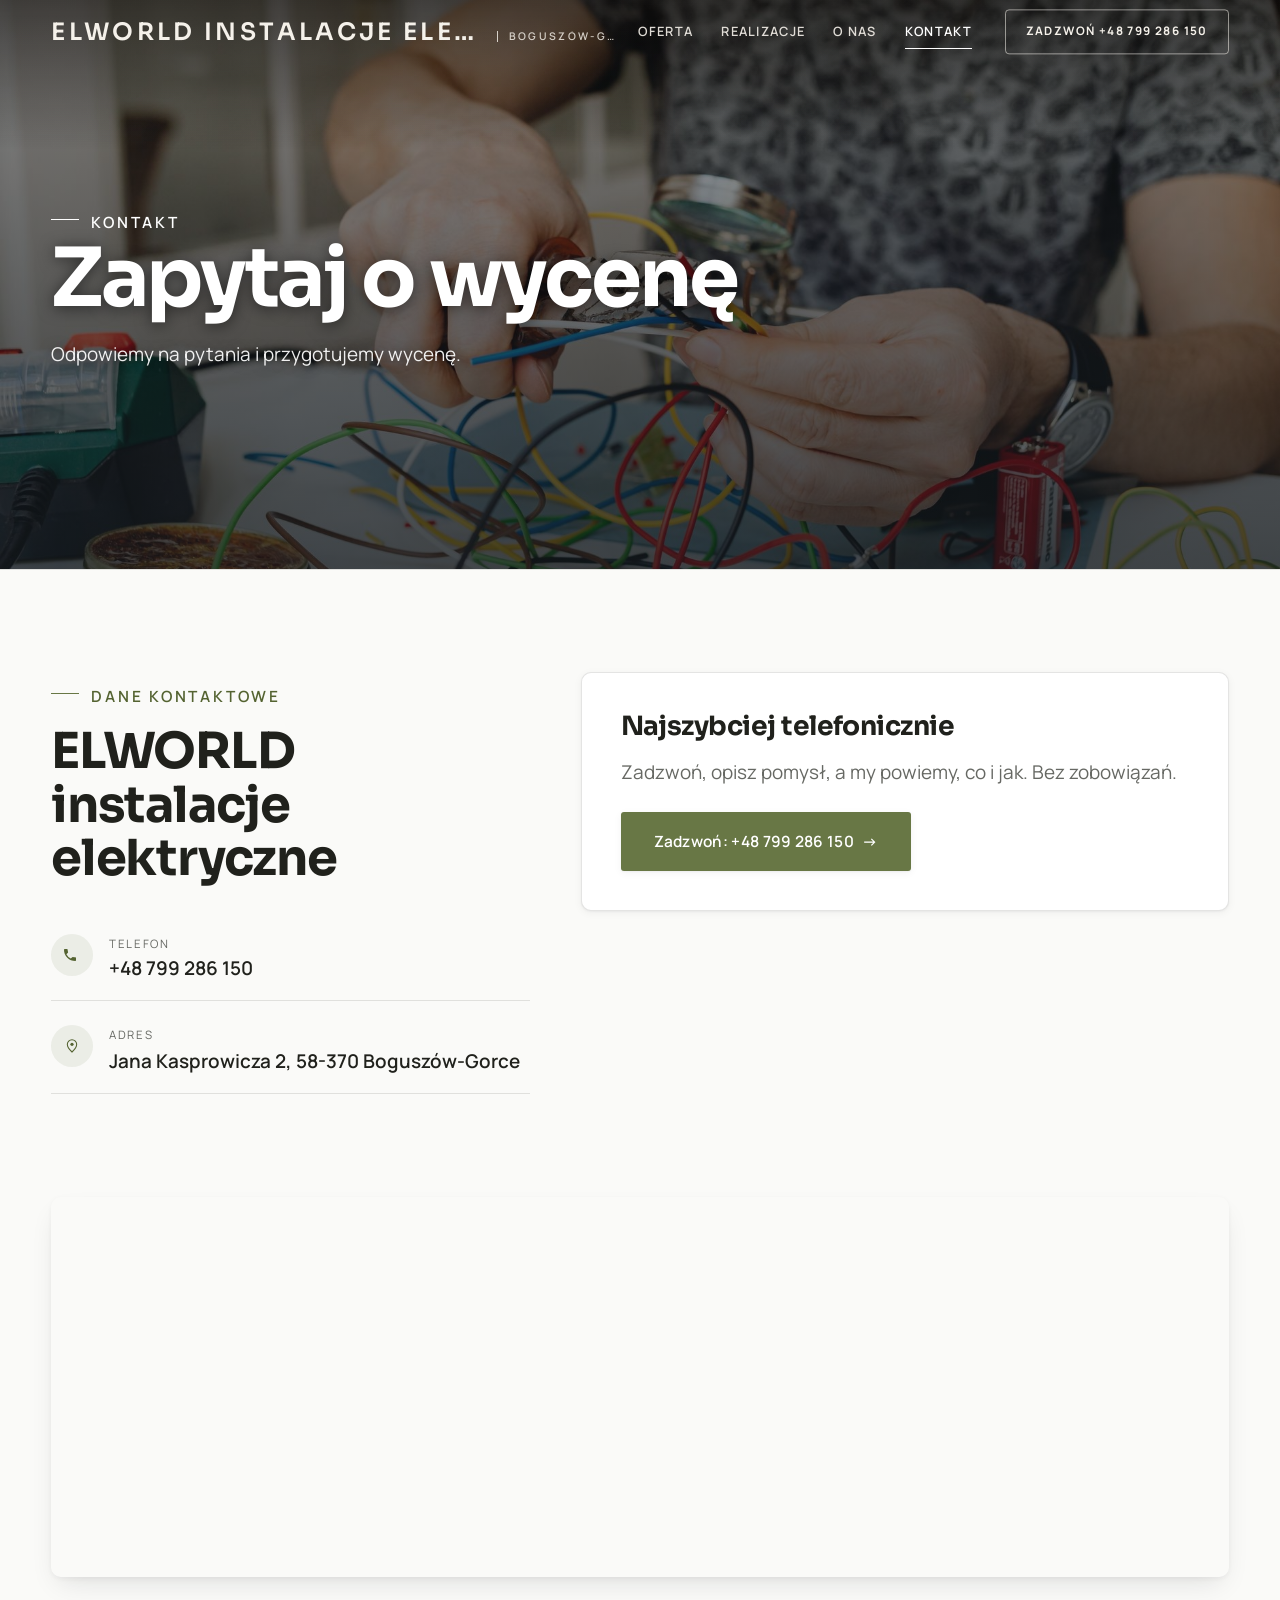
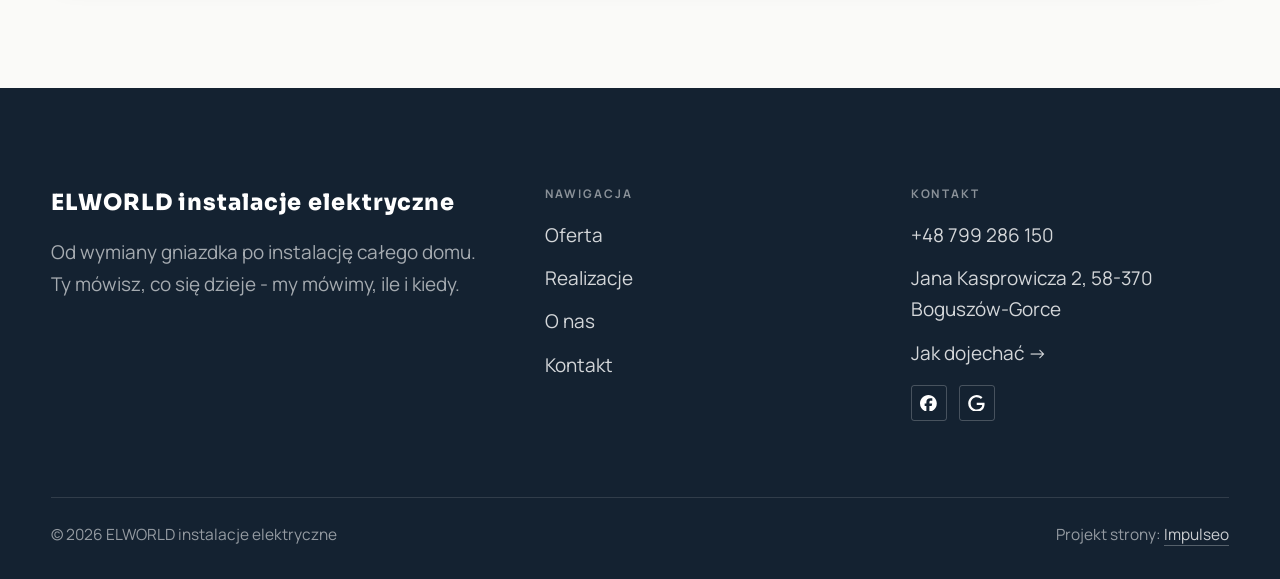
==== commit 441ad30e: "[claude-edit][cmt:616124db-b112-4027-a107-602242872b8a] usuń logo z nagłówka, tekstowy brand zamiast" ====
--- a/kontakt.html
+++ b/kontakt.html
@@ -26,7 +26,7 @@
 
 <header class="nav">
   <div class="wrap nav-inner">
-    <a class="brand brand-has-logo" href="index.html"><img class="brand-logo" src="img/logo.jpg" alt="ELWORLD instalacje elektryczne" width="716" height="720" decoding="async"></a>
+    <a class="brand" href="index.html"><span class="name">ELWORLD instalacje elektryczne</span><span class="sub">Boguszów-Gorce</span></a>
     <nav class="nav-links">
       <a href="oferta.html">Oferta</a>
       <a href="realizacje.html">Realizacje</a>
